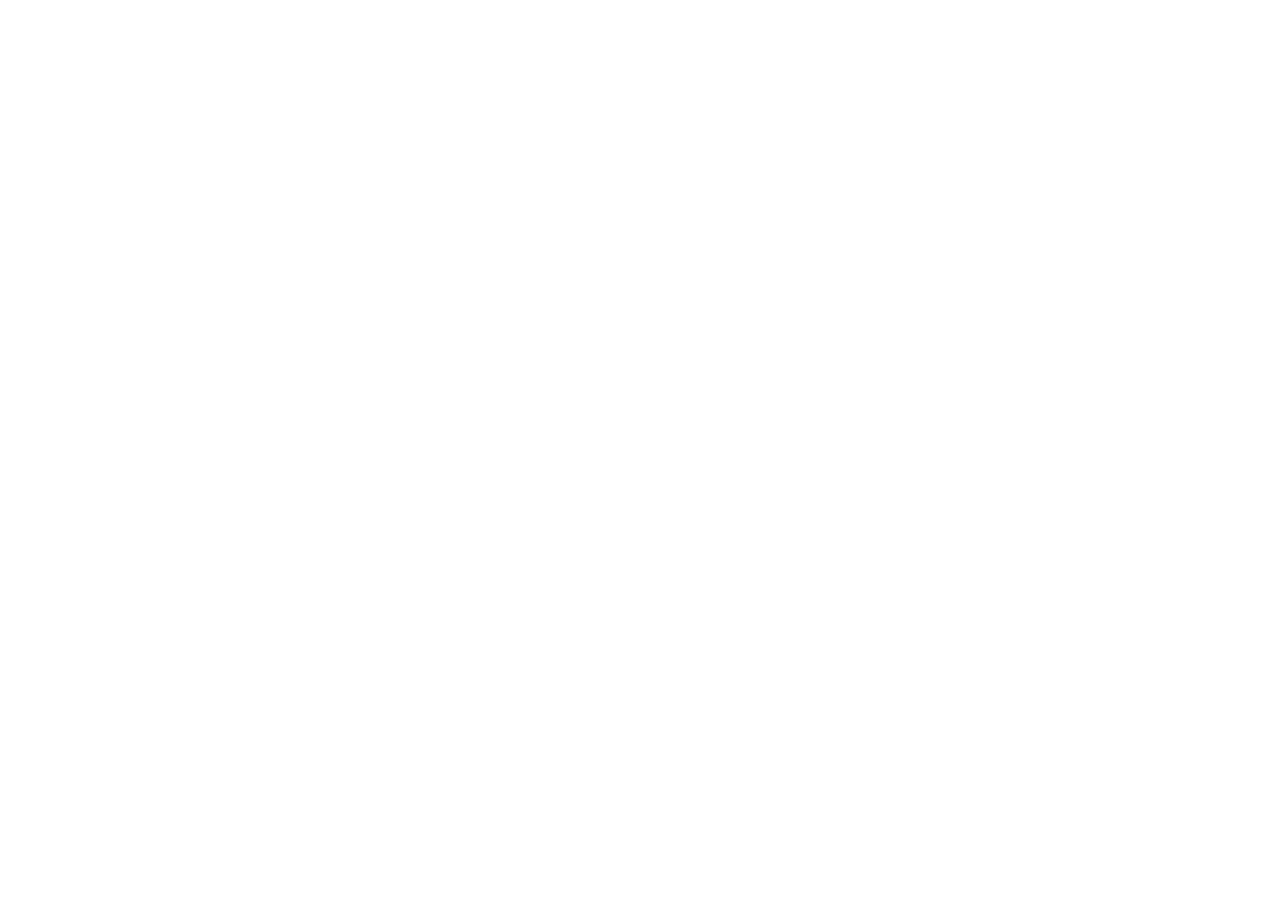
==== index.html @ a87d549e "init: create project TrevelSedona" ====
<!DOCTYPE html>
<html lang="en">
<head>
  <meta charset="UTF-8">
  <meta http-equiv="X-UA-Compatible" content="IE=edge">
  <meta name="viewport" content="width=device-width, initial-scale=1.0">
  <title>Document</title>
</head>
<body>

</body>
</html>
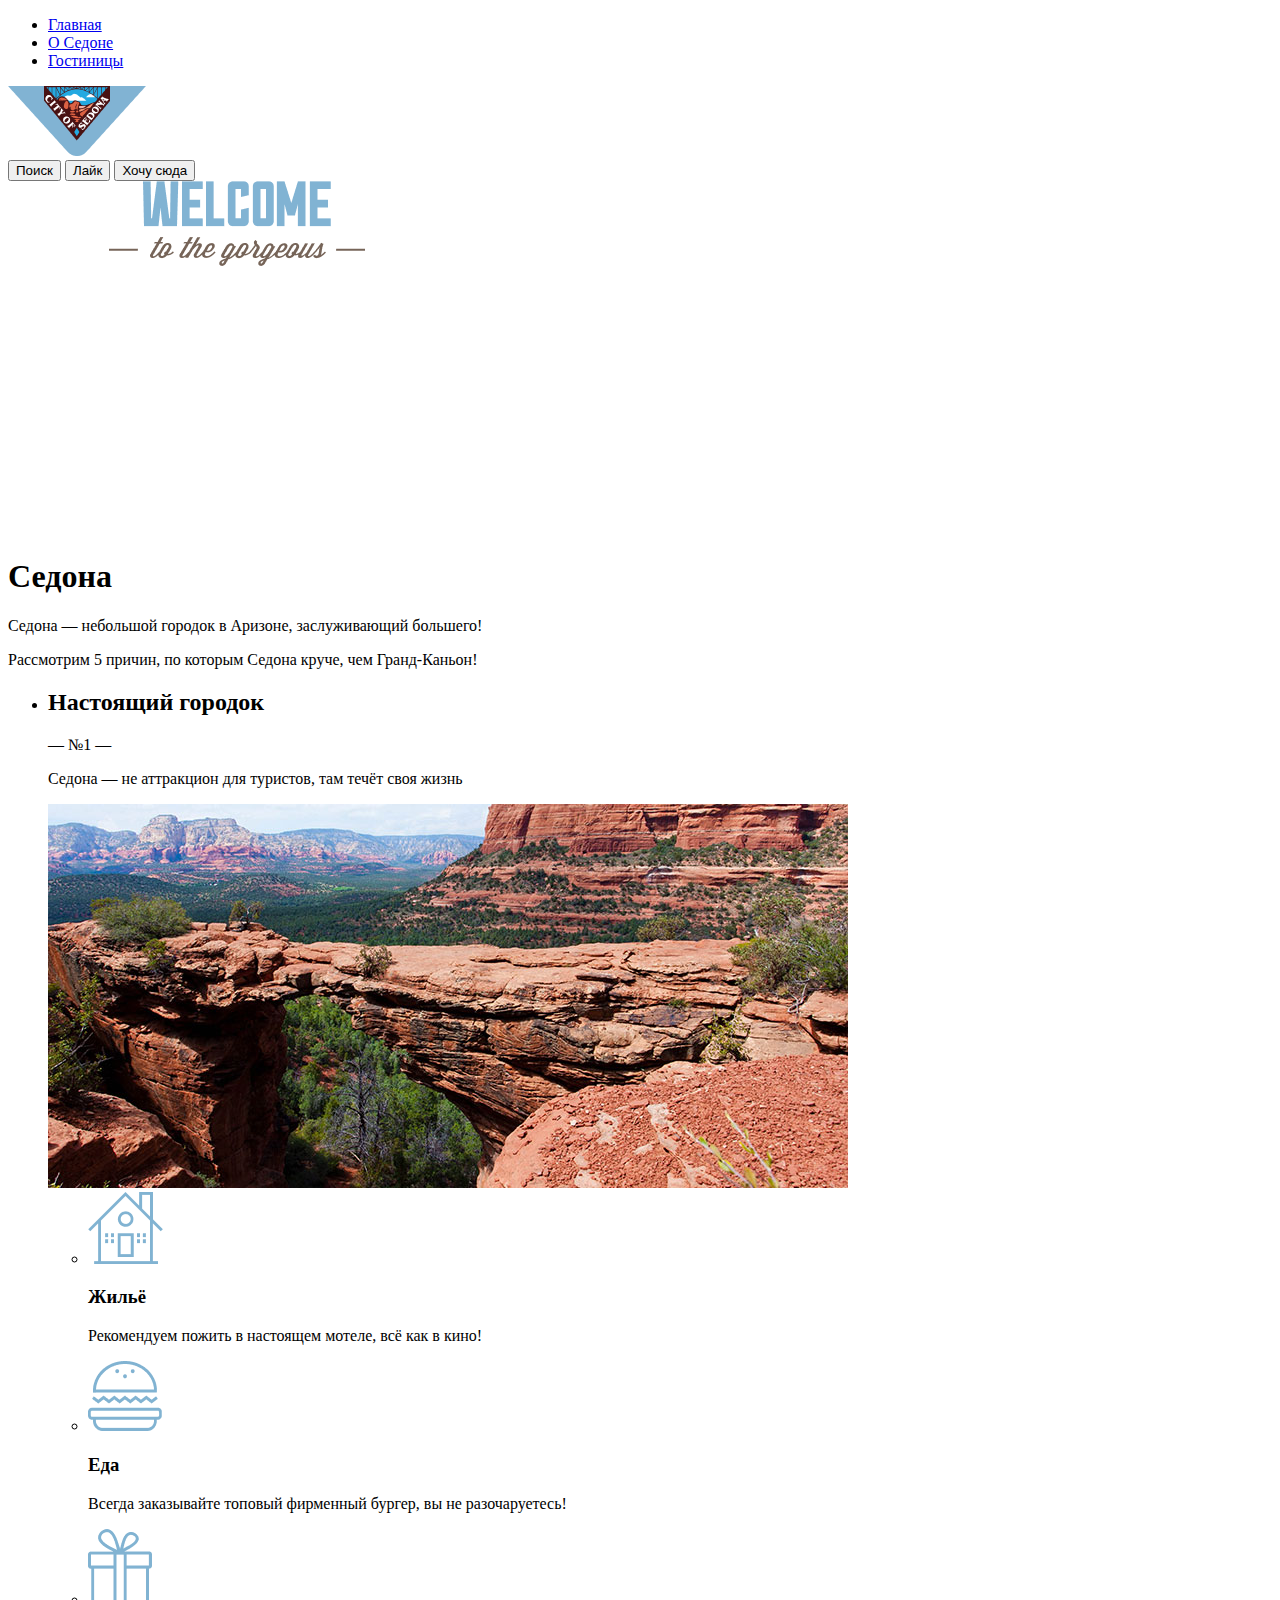
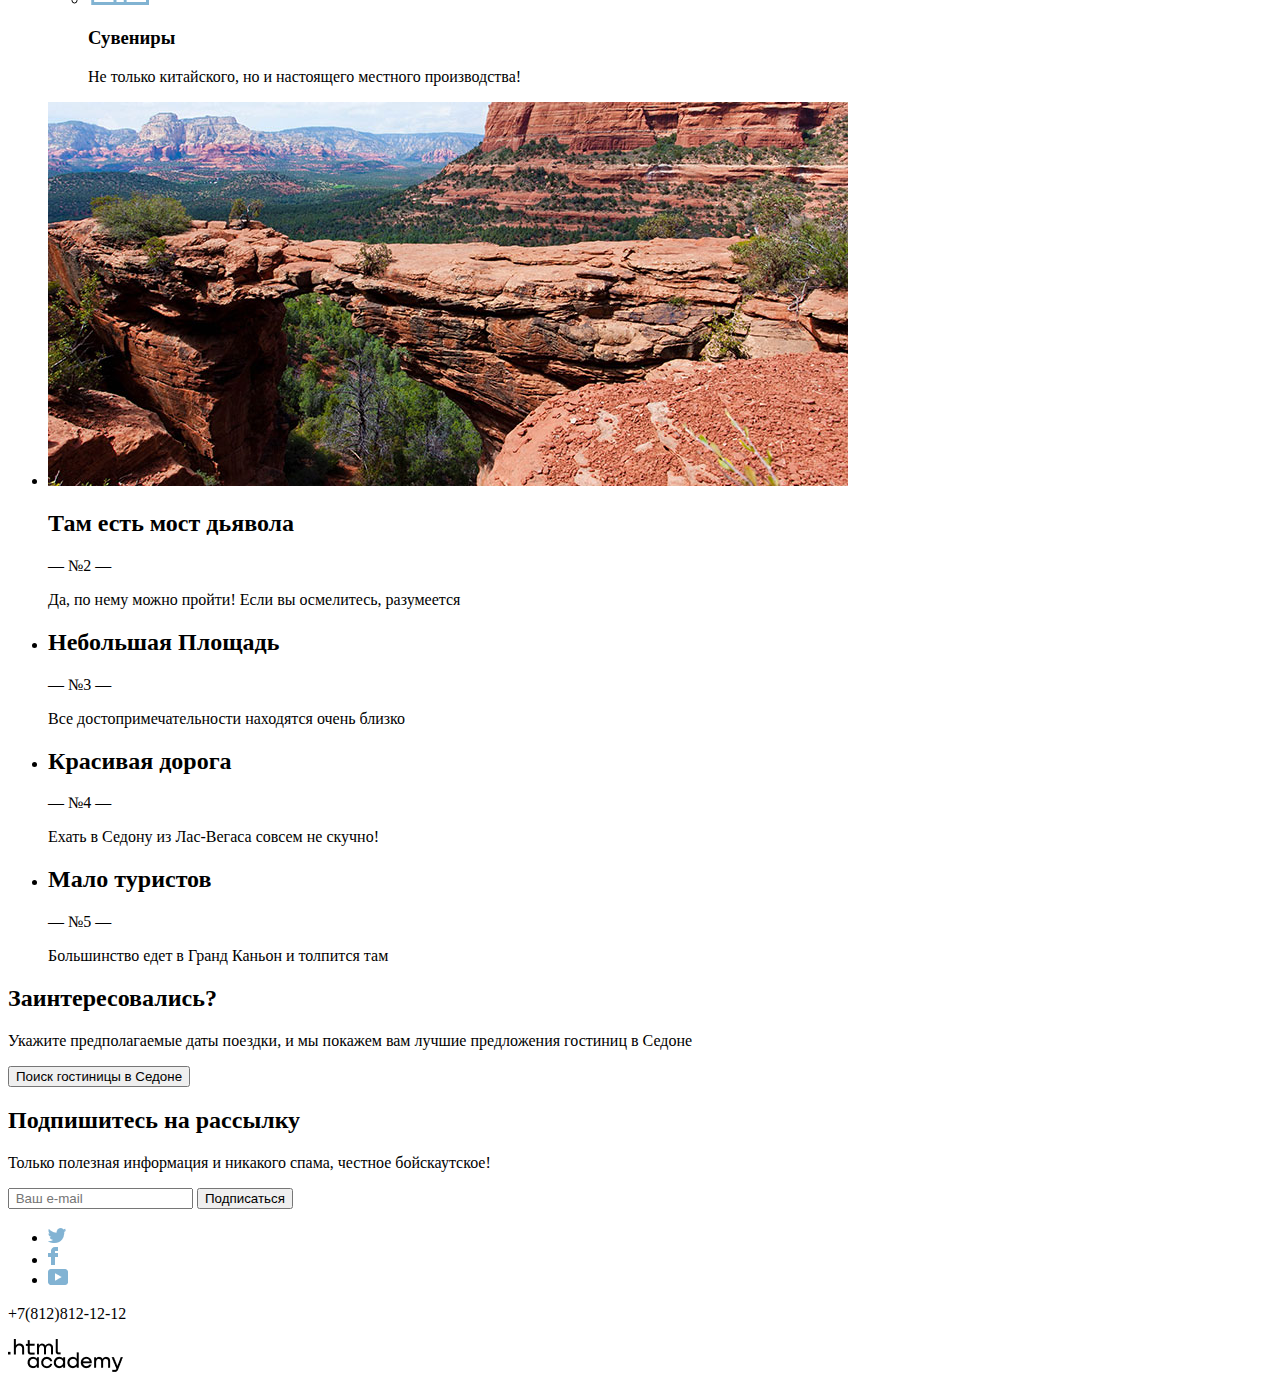
==== commit a56398f6: "complete index" ====
--- a/index.html
+++ b/index.html
@@ -7,6 +7,108 @@
   <title>Document</title>
 </head>
 <body>
-
+<header class="page-header">
+  <nav>
+    <ul class="navigation-list">
+      <li><a href="#">Главная</a></li>
+      <li><a href="#">О Седоне</a></li>
+      <li><a href="#">Гостиницы</a></li>
+    </ul>
+  </nav>
+  <img src="images/sedona.png" alt="логотип">
+  <div>
+    <button>Поиск</button>
+    <button>Лайк</button>
+    <button>Хочу сюда</button>
+  </div>
+</header>
+<main>
+  <div class="WelcomeSedona">
+    <img src="images/welcome.png" alt="Добро пожаловать в Седону" width="458" height="352">
+  </div>
+  <section>
+    <h1 class="visually-hiden">Седона</h1>
+    <p>Седона — небольшой городок в Аризоне,
+      заслуживающий большего!</p>
+      <p>Рассмотрим 5 причин, по которым Седона круче, чем Гранд-Каньон!</p>
+      <ul>
+        <li>
+          <h2>Настоящий городок</h2>
+          <p>— №1 —</p>
+          <p>Седона — не аттракцион для туристов, там течёт
+            своя жизнь</p>
+          <img src="images/photo-2.png" alt="фото Города" width="800" height="384">
+          <ul>
+            <li>
+              <img src="images/icon-1.png" alt="схематический домие" width="75" height="72">
+              <h3>Жильё</h3>
+              <p>Рекомендуем пожить
+                в настоящем мотеле,
+                всё как в кино!</p>
+            </li>
+            <li>
+              <img src="images/Group.png" alt="Схематическая еда" width="74" height="70">
+              <h3>Еда</h3>
+              <p>Всегда заказывайте
+                топовый фирменный бургер, вы не разочаруетесь!</p>
+            </li>
+            <li>
+              <img src="images/Vector.png" alt="Схематический подарок" width="64" height="76">
+              <h3>Сувениры</h3>
+              <p>Не только китайского,
+                но и настоящего местного производства!</p>
+            </li>
+          </ul>
+        </li>
+        <li><img src="images/photo-2.png" alt="Мост дьявола" width="800" height="384">
+        <h2>Там есть мост дьявола</h2>
+        <p>— №2 —</p>
+        <p>Да, по нему можно пройти! Если вы осмелитесь, разумеется</p>
+        </li>
+        <li>
+          <h2>Небольшая Площадь</h2>
+          <p>— №3 —</p>
+          <p>Все достопримечательности
+            находятся очень близко</p>
+        </li>
+        <li>
+          <h2>Красивая дорога</h2>
+          <p>— №4 —</p>
+          <p>Ехать в Седону из Лас-Вегаса совсем не скучно!</p>
+        </li>
+        <li>
+          <h2>Мало туристов</h2>
+          <p>— №5 —</p>
+          <p>Большинство едет в Гранд Каньон и толпится там</p>
+        </li>
+      </ul>
+  </section>
+  <sectiom>
+    <h2>Заинтересовались?</h2>
+    <p>Укажите предполагаемые даты поездки,
+      и мы покажем вам лучшие предложения гостиниц в Седоне
+      </p>
+    <button>Поиск гостиницы в Седоне</button>
+  </sectiom>
+</main>
+<footer>
+  <section>
+    <h2>Подпишитесь на рассылку</h2>
+    <p>Только полезная информация и никакого спама,
+      честное бойскаутское!</p>
+    <input type="e-mail" placeholder=" Ваш e-mail">
+    <button>Подписаться</button>
+  </section>
+  <section>
+    <h3></h3>
+    <ul>
+      <li><a href="#"><img src="images/social-twitter.png" alt="твит" width="18" height="15"></a></li>
+      <li><a href="#"><img src="images/social-facebook.png" alt="фейсбук" width="10" height="18"></a></li>
+      <li><a href="#"><img src="images/Vectoryotub.png" alt="ютуб" width="20" height="16"></a></li>
+    </ul>
+    <p>+7(812)812-12-12</p>
+    <img src="images/logo_htmlacademy.png" alt="лого htmlacademy" width="115" height="34">
+  </section>
+</footer>
 </body>
 </html>
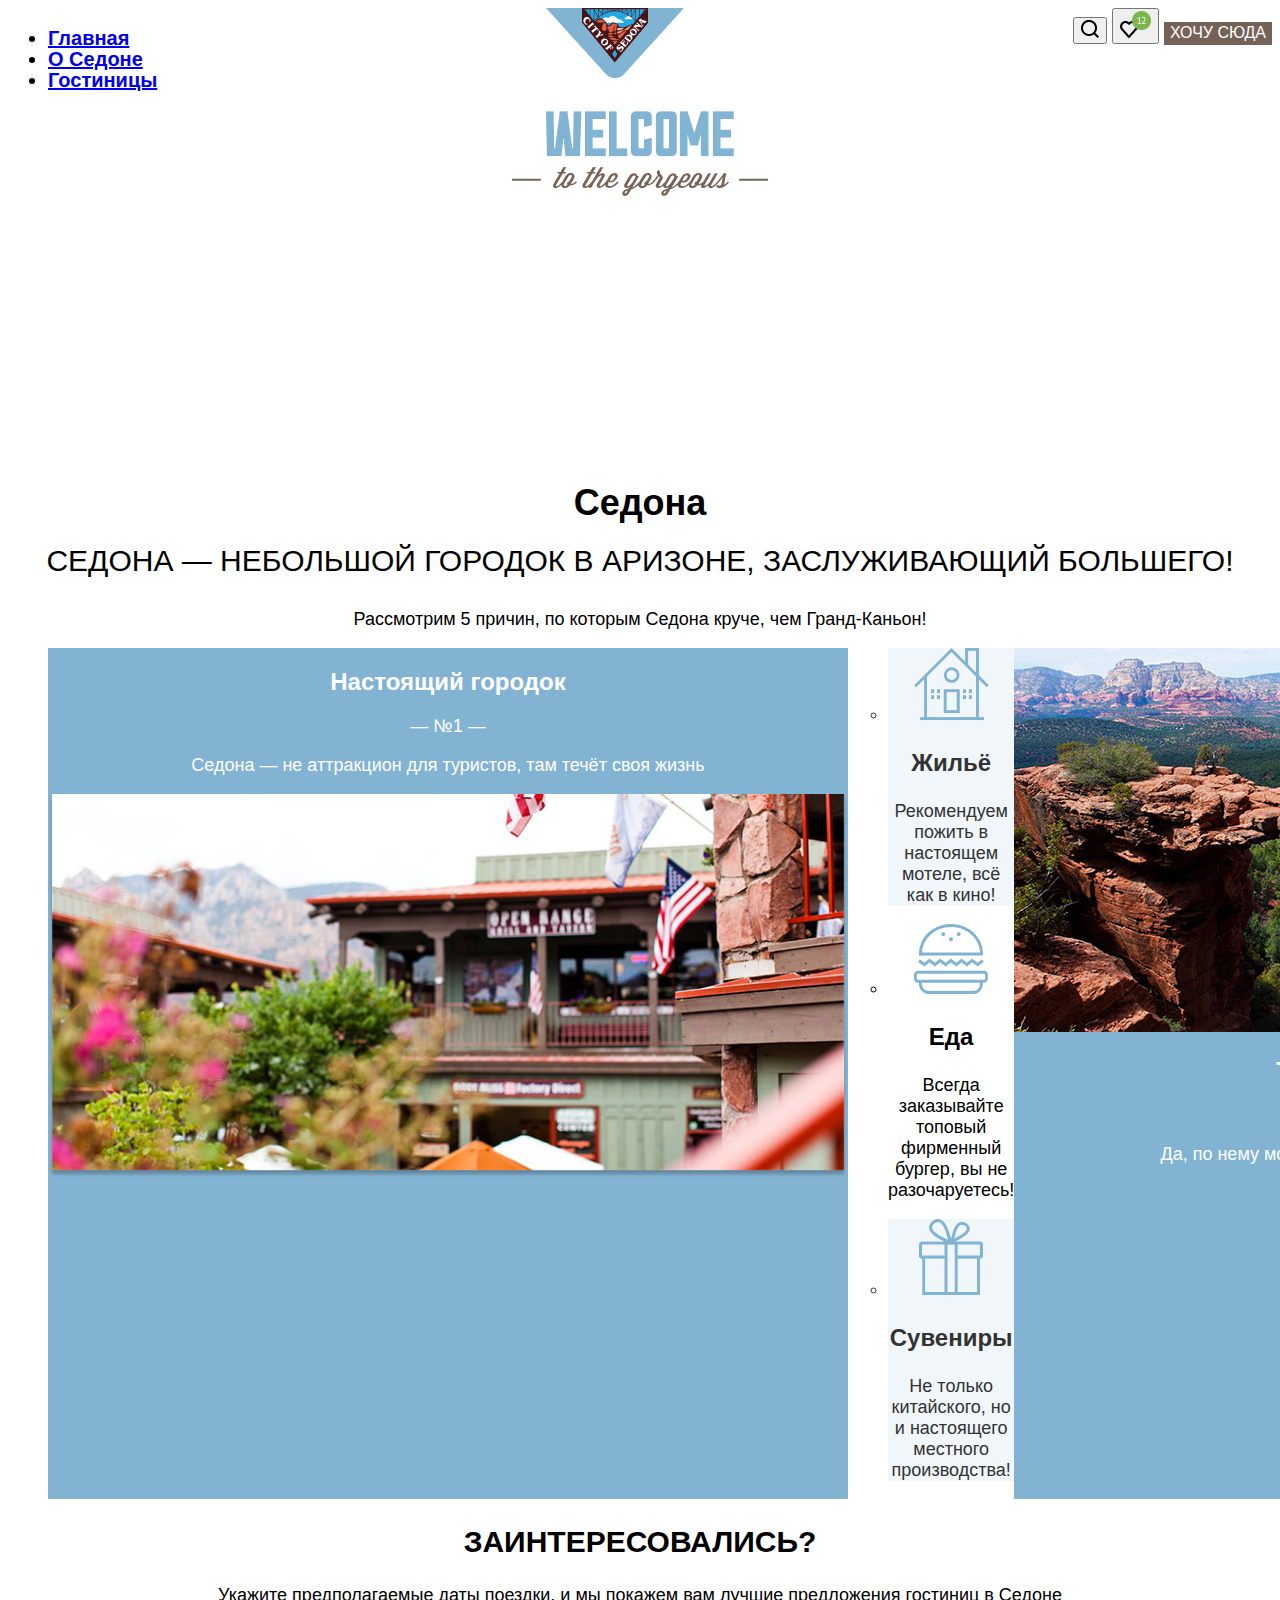
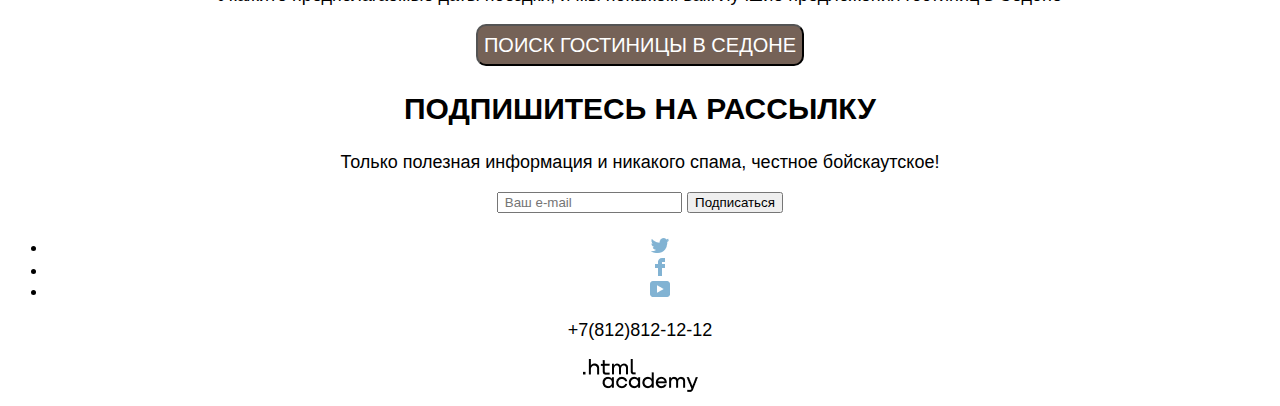
==== commit 946c4a34: "what is it" ====
--- a/index.html
+++ b/index.html
@@ -4,6 +4,7 @@
   <meta charset="UTF-8">
   <meta http-equiv="X-UA-Compatible" content="IE=edge">
   <meta name="viewport" content="width=device-width, initial-scale=1.0">
+  <link rel="stylesheet" href="styles/style.css">
   <title>Document</title>
 </head>
 <body>
@@ -15,31 +16,32 @@
       <li><a href="#">Гостиницы</a></li>
     </ul>
   </nav>
-  <img src="images/sedona.png" alt="логотип">
+  <img src="images/sedona.png" alt="логотип" width="138" height="70">
   <div>
-    <button>Поиск</button>
-    <button>Лайк</button>
-    <button>Хочу сюда</button>
+    <button><img src="images/Poisk.png" alt="поиск" width="18" height="18.1"></button>
+    <button><img src="images/heart.png" alt="лайк" width="31" height="27"></button>
+    <button class="button1">Хочу сюда</button>
   </div>
 </header>
-<main>
-  <div class="WelcomeSedona">
+<main class="main">
+  <div class="main-logo">
     <img src="images/welcome.png" alt="Добро пожаловать в Седону" width="458" height="352">
   </div>
-  <section>
+  <section class="list">
     <h1 class="visually-hiden">Седона</h1>
-    <p>Седона — небольшой городок в Аризоне,
+    <p class="mainText">Седона — небольшой городок в Аризоне,
       заслуживающий большего!</p>
       <p>Рассмотрим 5 причин, по которым Седона круче, чем Гранд-Каньон!</p>
-      <ul>
-        <li>
+      <ul class="info-list">
+        <li class="columncolor1">
           <h2>Настоящий городок</h2>
           <p>— №1 —</p>
           <p>Седона — не аттракцион для туристов, там течёт
             своя жизнь</p>
-          <img src="images/photo-2.png" alt="фото Города" width="800" height="384">
-          <ul>
-            <li>
+          <img src="images/photo-1.png" alt="фото Города" width="800" height="384">
+        </li>
+        <ul>
+            <li class="columncolor2">
               <img src="images/icon-1.png" alt="схематический домие" width="75" height="72">
               <h3>Жильё</h3>
               <p>Рекомендуем пожить
@@ -52,7 +54,7 @@
               <p>Всегда заказывайте
                 топовый фирменный бургер, вы не разочаруетесь!</p>
             </li>
-            <li>
+            <li class="columncolor2">
               <img src="images/Vector.png" alt="Схематический подарок" width="64" height="76">
               <h3>Сувениры</h3>
               <p>Не только китайского,
@@ -60,23 +62,24 @@
             </li>
           </ul>
         </li>
-        <li><img src="images/photo-2.png" alt="Мост дьявола" width="800" height="384">
+        <li class="columncolor1">
+          <img src="images/photo-2.png" alt="Мост дьявола" width="800" height="384">
         <h2>Там есть мост дьявола</h2>
         <p>— №2 —</p>
         <p>Да, по нему можно пройти! Если вы осмелитесь, разумеется</p>
         </li>
-        <li>
+        <li class="columncolor2">
           <h2>Небольшая Площадь</h2>
           <p>— №3 —</p>
           <p>Все достопримечательности
             находятся очень близко</p>
         </li>
-        <li>
+        <li class="columncolor3">
           <h2>Красивая дорога</h2>
           <p>— №4 —</p>
           <p>Ехать в Седону из Лас-Вегаса совсем не скучно!</p>
         </li>
-        <li>
+        <li class="columncolor2">
           <h2>Мало туристов</h2>
           <p>— №5 —</p>
           <p>Большинство едет в Гранд Каньон и толпится там</p>
@@ -84,15 +87,15 @@
       </ul>
   </section>
   <sectiom>
-    <h2>Заинтересовались?</h2>
+    <h2 class="titleh2">Заинтересовались?</h2>
     <p>Укажите предполагаемые даты поездки,
       и мы покажем вам лучшие предложения гостиниц в Седоне
       </p>
-    <button>Поиск гостиницы в Седоне</button>
+    <button class="button2">Поиск гостиницы в Седоне</button>
   </sectiom>
 </main>
-<footer>
-  <section>
+<footer class="main-footer">
+  <section class="e-mail">
     <h2>Подпишитесь на рассылку</h2>
     <p>Только полезная информация и никакого спама,
       честное бойскаутское!</p>
--- a/styles/style.css
+++ b/styles/style.css
@@ -0,0 +1,150 @@
+
+@font-face {
+  font-family: "PT Sans Regular";
+  font-style:normal;
+  font-weight: 400;
+  src: url("fonts/PTSans-Regular.tff")format("ttf");
+  font-display: swap;
+}
+
+@font-face {
+  font-family: "PT Sans italic";
+  font-style:italic;
+  font-weight: 400;
+  src: url("fonts/PTSans-Italic.ttf")format("ttf");
+  font-display: swap;
+}
+
+@font-face {
+  font-family: "PT Sans Bolt";
+  font-style:normal;
+  font-weight: 700;
+  src: url("fonts/PTSans-Bold.tff")format("ttf");
+  font-display: swap;
+}
+
+@font-face {
+  font-family: "PT Sans Bolt italic";
+  font-style:italic;
+  font-weight: 700;
+  src: url("fonts/PTSans-BoldItalic.tff")format("ttf");
+  font-display: swap;
+}
+
+body {
+  font-family: "PT Sans Regular", sans-serif;
+  font-size: 18px;
+  line-height: 21px;
+  color: #000000;
+  background-color: #ffffff;
+}
+.page-header{
+  display: flex;
+justify-content: space-between;
+}
+
+.navigation-list {
+font-family: "PT Sans Bolt", sans-serif;
+line-height: 25,88px;
+font-size: 20px;
+color:#000000;
+background-color:#ffffff;
+font-weight: 700;
+text-decoration: none;
+
+}
+
+.button1 {
+font-size: 16px;
+line-height: 20.7px;
+text-transform: uppercase;
+color:#ffffff;
+background-color:#756257;
+border: 4px;
+}
+
+.main-logo {
+color: #000000;
+background-color: #ffffff;
+background-image: url ("/images/index-background.png");
+background-size: 100% auto;
+background-repeat: no-repeat;
+}
+
+.main{
+  text-align: center;
+}
+
+
+.mainText{
+font-family: "PT Sans Bolt", sans-serif;
+font-size: 30px;
+line-height: 36px;
+text-transform: uppercase;
+text-align: center;
+}
+
+.info-list{
+  font-family: "PT Sans Bolt", sans-serif;
+  font-size: 18px;
+  line-height: 21px;
+  display: flex;
+justify-content: space-between;
+
+}
+.columncolor1{
+  color: #ffffff;
+  background-color:#83B3D3;
+}
+.columncolor2{
+  color:#333333;
+  background-color: #83B3D31F;
+  ;
+}
+.columncolor3{
+  color:#333333;
+  background-color:#83B3D333;
+}
+h2 {
+  font-family: "PT Sans Bolt", sans-serif;
+  font-size: 24px;
+  line-height: 28px;
+}
+
+h3{
+  font-family: "PT Sans Bolt", sans-serif;
+  font-size: 24px;
+  line-height: 28px;
+}
+
+.titleh2{
+  font-family: "PT Sans Bolt", sans-serif;
+  font-size: 30px;
+  line-height: 36px;
+  text-transform: uppercase;
+}
+.button2{
+  font-size: 20px;
+line-height: 36px;
+text-transform: uppercase;
+color:#ffffff;
+background-color:#756257;
+border-radius: 10px;
+}
+
+.main-footer{
+  text-align: center;
+}
+
+.e-mail{
+  color:#ffffff
+  background-color: #000000;
+  background-image: url (/images/background.png);
+}
+
+.e-mail >h2{
+  font-family: "PT Sans Bolt", sans-serif;
+  font-size: 30px;
+  line-height: 36px;
+  text-transform: uppercase;
+}
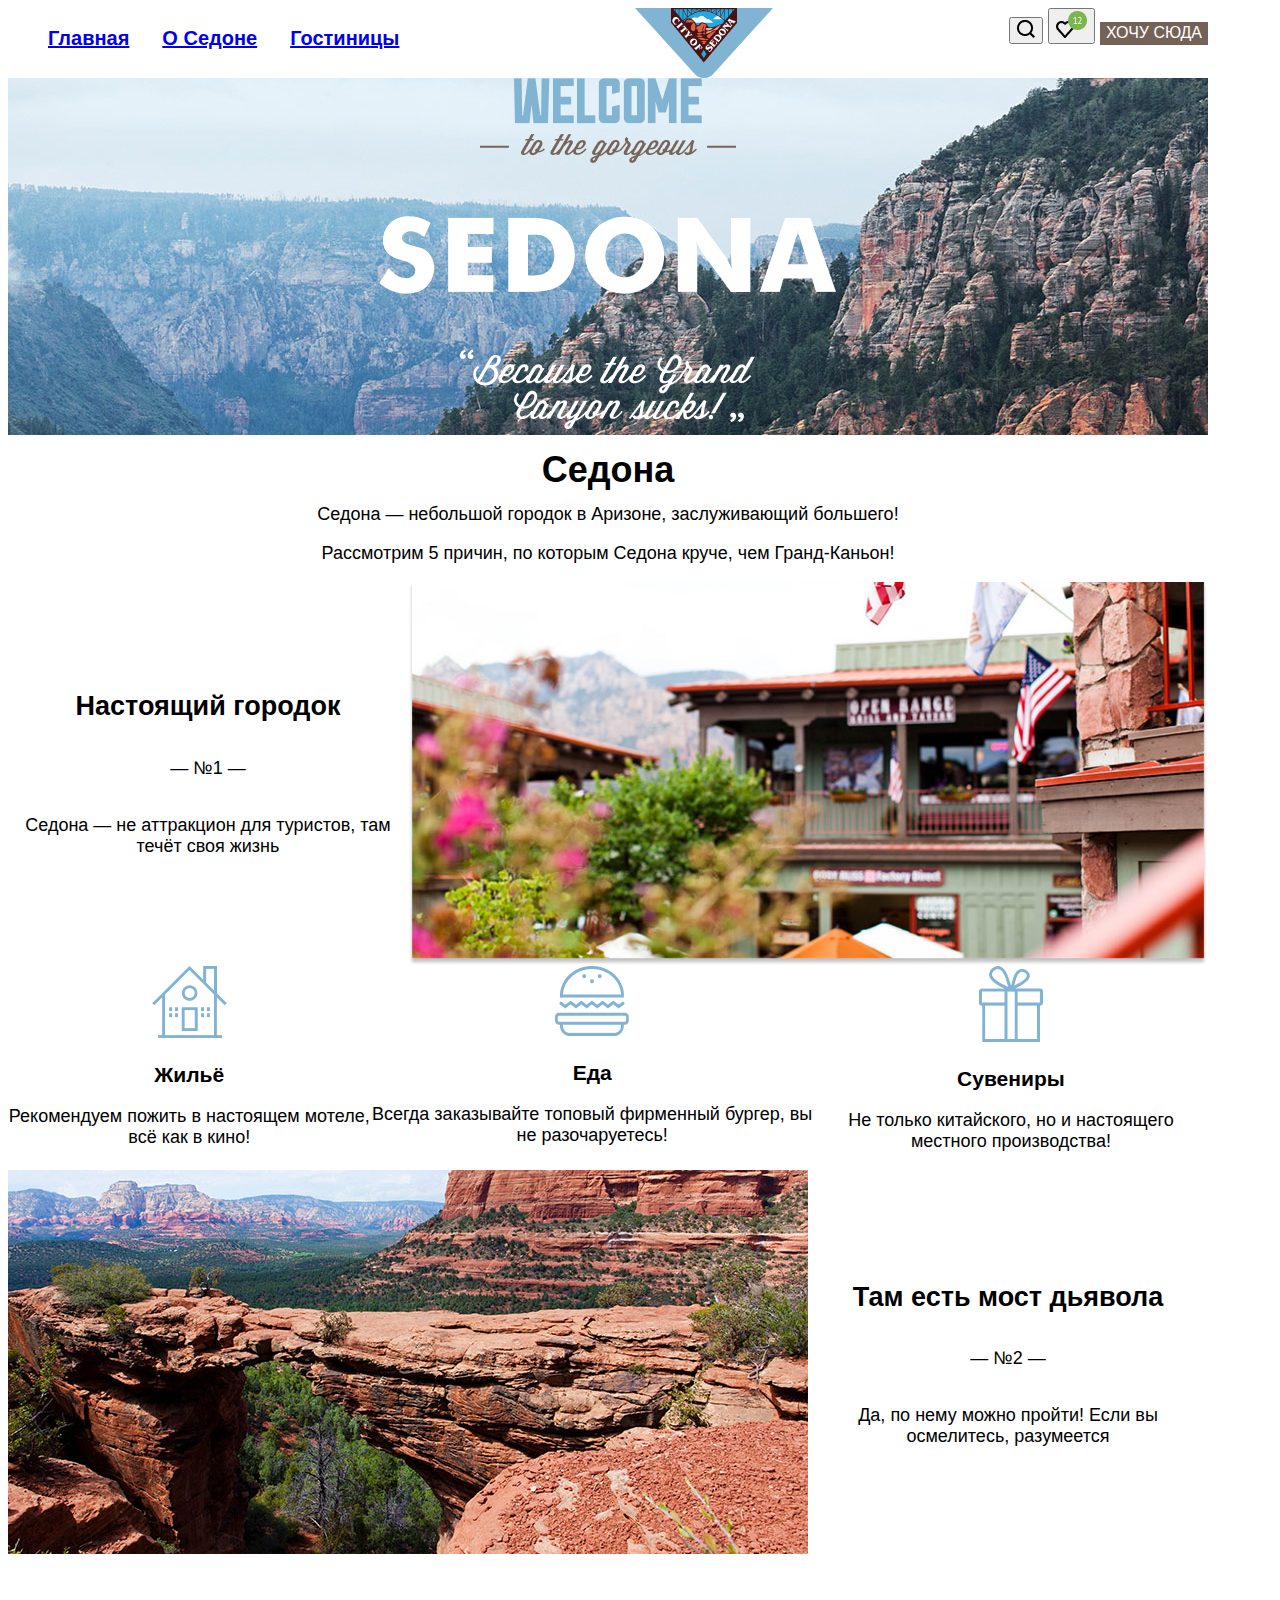
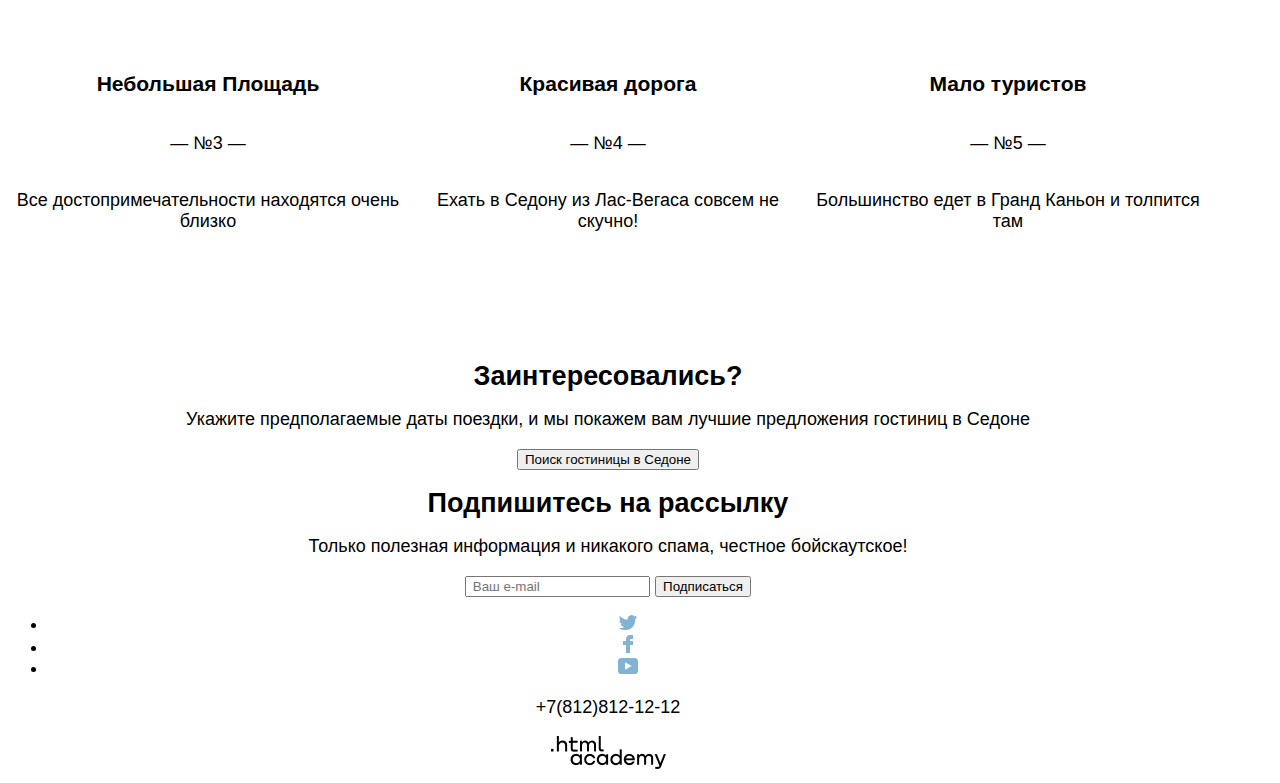
==== commit a9acfb69: "purple" ====
--- a/index.html
+++ b/index.html
@@ -1,5 +1,6 @@
 <!DOCTYPE html>
 <html lang="en">
+
 <head>
   <meta charset="UTF-8">
   <meta http-equiv="X-UA-Compatible" content="IE=edge">
@@ -7,111 +8,122 @@
   <link rel="stylesheet" href="styles/style.css">
   <title>Document</title>
 </head>
+
 <body>
-<header class="page-header">
-  <nav>
-    <ul class="navigation-list">
-      <li><a href="#">Главная</a></li>
-      <li><a href="#">О Седоне</a></li>
-      <li><a href="#">Гостиницы</a></li>
-    </ul>
-  </nav>
-  <img src="images/sedona.png" alt="логотип" width="138" height="70">
-  <div>
-    <button><img src="images/Poisk.png" alt="поиск" width="18" height="18.1"></button>
-    <button><img src="images/heart.png" alt="лайк" width="31" height="27"></button>
-    <button class="button1">Хочу сюда</button>
-  </div>
-</header>
-<main class="main">
-  <div class="main-logo">
-    <img src="images/welcome.png" alt="Добро пожаловать в Седону" width="458" height="352">
-  </div>
-  <section class="list">
-    <h1 class="visually-hiden">Седона</h1>
-    <p class="mainText">Седона — небольшой городок в Аризоне,
-      заслуживающий большего!</p>
+  <header class="page-header">
+    <nav class="navigation">
+      <ul class="navigation-list">
+        <li><a class="navigation-item" href="#">Главная</a></li>
+        <li><a class="navigation-item" href="#">О Седоне</a></li>
+        <li><a class="navigation-item" href="#">Гостиницы</a></li>
+      </ul>
+    </nav>
+    <img src="images/sedona.png" alt="логотип" width="138" height="70">
+    <div>
+      <button><img src="images/Poisk.png" alt="поиск" width="18" height="18.1"></button>
+      <button><img src="images/heart.png" alt="лайк" width="31" height="27"></button>
+      <button class="button1">Хочу сюда</button>
+    </div>
+  </header>
+  <main class="main">
+    <div class="main-logo">
+      <img src="images/welcome.png" alt="Добро пожаловать в Седону" width="458" height="352">
+    </div>
+    <section class="list">
+      <h1 class="visually-hiden">Седона</h1>
+      <p class="mainText">Седона — небольшой городок в Аризоне,
+        заслуживающий большего!</p>
       <p>Рассмотрим 5 причин, по которым Седона круче, чем Гранд-Каньон!</p>
-      <ul class="info-list">
-        <li class="columncolor1">
-          <h2>Настоящий городок</h2>
+      <div class="benefits-list">
+        <div class="benefits-list-items">
+          <h2 class="benefits-list-heading">Настоящий
+            городок</h2>
           <p>— №1 —</p>
           <p>Седона — не аттракцион для туристов, там течёт
             своя жизнь</p>
-          <img src="images/photo-1.png" alt="фото Города" width="800" height="384">
-        </li>
-        <ul>
-            <li class="columncolor2">
-              <img src="images/icon-1.png" alt="схематический домие" width="75" height="72">
-              <h3>Жильё</h3>
-              <p>Рекомендуем пожить
-                в настоящем мотеле,
-                всё как в кино!</p>
-            </li>
-            <li>
-              <img src="images/Group.png" alt="Схематическая еда" width="74" height="70">
-              <h3>Еда</h3>
-              <p>Всегда заказывайте
-                топовый фирменный бургер, вы не разочаруетесь!</p>
-            </li>
-            <li class="columncolor2">
-              <img src="images/Vector.png" alt="Схематический подарок" width="64" height="76">
-              <h3>Сувениры</h3>
-              <p>Не только китайского,
-                но и настоящего местного производства!</p>
-            </li>
-          </ul>
-        </li>
-        <li class="columncolor1">
+        </div>
+        <img class="benefits-images" src="images/photo-1.png" alt="фото Города" width="800" height="384">
+        <div class="list-items">
+          <div>
+            <img src="images/icon-1.png" alt="схематический домие" width="75" height="72">
+            <h3>Жильё</h3>
+            <p>Рекомендуем пожить
+              в настоящем мотеле,
+              всё как в кино!</p>
+          </div>
+          <div>
+            <img src="images/Group.png" alt="Схематическая еда" width="74" height="70">
+            <h3>Еда</h3>
+            <p>Всегда заказывайте
+              топовый фирменный бургер, вы не разочаруетесь!</p>
+          </div>
+          <div>
+            <img src="images/Vector.png" alt="Схематический подарок" width="64" height="76">
+            <h3>Сувениры</h3>
+            <p>Не только китайского,
+              но и настоящего местного производства!</p>
+          </div>
+        </div>
+      </div>
+      <div class="benefits-list">
+        <div class="benefits-list-items">
+          <h2 class="benefits-list-heading">Там есть
+            мост дьявола</h2>
+          <p>— №2 —</p>
+          <p>Да, по нему можно пройти! Если вы осмелитесь, разумеется</p>
+        </div>
+        <div class="benefitst-imagees2">
           <img src="images/photo-2.png" alt="Мост дьявола" width="800" height="384">
-        <h2>Там есть мост дьявола</h2>
-        <p>— №2 —</p>
-        <p>Да, по нему можно пройти! Если вы осмелитесь, разумеется</p>
-        </li>
-        <li class="columncolor2">
-          <h2>Небольшая Площадь</h2>
+        </div>
+        <div class="benefits-items">
+          <h3>Небольшая Площадь</h3>
           <p>— №3 —</p>
           <p>Все достопримечательности
             находятся очень близко</p>
-        </li>
-        <li class="columncolor3">
-          <h2>Красивая дорога</h2>
+        </div>
+        <div class="benefits-items">
+          <h3>Красивая дорога</h3>
           <p>— №4 —</p>
           <p>Ехать в Седону из Лас-Вегаса совсем не скучно!</p>
-        </li>
-        <li class="columncolor2">
-          <h2>Мало туристов</h2>
+        </div>
+        <div class="benefits-items">
+          <h3>Мало туристов</h3>
           <p>— №5 —</p>
           <p>Большинство едет в Гранд Каньон и толпится там</p>
+        </div>
+      </div>
+      </div>
+    </section>
+    <section>
+      <h2>Заинтересовались?</h2>
+      <p>Укажите предполагаемые даты поездки,
+        и мы покажем вам лучшие предложения гостиниц в Седоне
+      </p>
+      <button class="button2">Поиск гостиницы в Седоне</button>
+    </section>
+  </main>
+  <footer class="main-footer">
+    <section class="background-e-mail">
+      <h2>Подпишитесь на рассылку</h2>
+      <p>Только полезная информация и никакого спама,
+        честное бойскаутское!</p>
+      <input type="e-mail" placeholder=" Ваш e-mail">
+      <button>Подписаться</button>
+    </section>
+    <section class="social-kontakt">
+      <h3 class="visually-hidden"> Контактные данные</h3>
+      <ul class="social-list">
+        <li class="social-item"><a href="#"><img src="images/social-twitter.png" alt="твит" width="18" height="15"></a>
+        </li>
+        <li class="social-item"><a href="#"><img src="images/social-facebook.png" alt="фейсбук" width="10"
+              height="18"></a></li>
+        <li class="social-item"><a href="#"><img src="images/Vectoryotub.png" alt="ютуб" width="20" height="16"></a>
         </li>
       </ul>
-  </section>
-  <sectiom>
-    <h2 class="titleh2">Заинтересовались?</h2>
-    <p>Укажите предполагаемые даты поездки,
-      и мы покажем вам лучшие предложения гостиниц в Седоне
-      </p>
-    <button class="button2">Поиск гостиницы в Седоне</button>
-  </sectiom>
-</main>
-<footer class="main-footer">
-  <section class="e-mail">
-    <h2>Подпишитесь на рассылку</h2>
-    <p>Только полезная информация и никакого спама,
-      честное бойскаутское!</p>
-    <input type="e-mail" placeholder=" Ваш e-mail">
-    <button>Подписаться</button>
-  </section>
-  <section>
-    <h3></h3>
-    <ul>
-      <li><a href="#"><img src="images/social-twitter.png" alt="твит" width="18" height="15"></a></li>
-      <li><a href="#"><img src="images/social-facebook.png" alt="фейсбук" width="10" height="18"></a></li>
-      <li><a href="#"><img src="images/Vectoryotub.png" alt="ютуб" width="20" height="16"></a></li>
-    </ul>
-    <p>+7(812)812-12-12</p>
-    <img src="images/logo_htmlacademy.png" alt="лого htmlacademy" width="115" height="34">
-  </section>
-</footer>
+      <p>+7(812)812-12-12</p>
+      <img src="images/logo_htmlacademy.png" alt="лого htmlacademy" width="115" height="34">
+    </section>
+  </footer>
 </body>
+
 </html>
--- a/styles/style.css
+++ b/styles/style.css
@@ -1,34 +1,44 @@
-
 @font-face {
   font-family: "PT Sans Regular";
-  font-style:normal;
+  font-style: normal;
   font-weight: 400;
-  src: url("fonts/PTSans-Regular.tff")format("ttf");
+  src: url("fonts/PTSans-Regular.tff") format("ttf");
   font-display: swap;
 }
 
 @font-face {
   font-family: "PT Sans italic";
-  font-style:italic;
+  font-style: italic;
   font-weight: 400;
-  src: url("fonts/PTSans-Italic.ttf")format("ttf");
+  src: url("fonts/PTSans-Italic.ttf") format("ttf");
   font-display: swap;
 }
 
 @font-face {
   font-family: "PT Sans Bolt";
-  font-style:normal;
+  font-style: normal;
   font-weight: 700;
-  src: url("fonts/PTSans-Bold.tff")format("ttf");
+  src: url("fonts/PTSans-Bold.tff") format("ttf");
   font-display: swap;
 }
 
 @font-face {
   font-family: "PT Sans Bolt italic";
-  font-style:italic;
+  font-style: italic;
   font-weight: 700;
-  src: url("fonts/PTSans-BoldItalic.tff")format("ttf");
+  src: url("fonts/PTSans-BoldItalic.tff") format("ttf");
   font-display: swap;
+}
+
+.visually-hidden {
+  position: absolsute;
+  width: 1px;
+  height: 1px;
+  margin: -1px;
+  padding: 0;
+  border: 0;
+  clip: rect(0 0 0 0);
+  overflow: hidden;
 }
 
 body {
@@ -37,114 +47,127 @@
   line-height: 21px;
   color: #000000;
   background-color: #ffffff;
+  width: 1200px;
+  text-align: center;
 }
-.page-header{
+
+.page-header {
   display: flex;
-justify-content: space-between;
+  justify-content: space-between;
+
 }
 
 .navigation-list {
-font-family: "PT Sans Bolt", sans-serif;
-line-height: 25,88px;
-font-size: 20px;
-color:#000000;
-background-color:#ffffff;
-font-weight: 700;
-text-decoration: none;
+  font-family: "PT Sans Bolt", sans-serif;
+  line-height: 25, 88px;
+  font-size: 20px;
+  color: #000000;
+  background-color: #ffffff;
+  font-weight: 700;
+  text-decoration: none;
+  list-style-type: none;
+  display: flex;
+  gap: 33px;
+}
 
+.navigation-item {
 }
 
 .button1 {
-font-size: 16px;
-line-height: 20.7px;
-text-transform: uppercase;
-color:#ffffff;
-background-color:#756257;
-border: 4px;
+  font-size: 16px;
+  line-height: 20.7px;
+  text-transform: uppercase;
+  color: #ffffff;
+  background-color: #756257;
+  border: 4px;
 }
 
 .main-logo {
-color: #000000;
-background-color: #ffffff;
-background-image: url ("/images/index-background.png");
-background-size: 100% auto;
-background-repeat: no-repeat;
+  color: #000000;
+  background-color: #ffffff;
+  background-image: url(/images/index-background.png);
+  background-size: 100% auto;
+  background-repeat: no-repeat;
 }
 
-.main{
+.benefits-list {
+  display: flex;
+  justify-content: center;
+  flex-wrap: wrap;
+  text-align: center;
+  align-items: center;
+}
+
+.benefits-list-items {
+  display: flex;
+  flex-direction: column;
+  justify-content: center;
+  width: 400px;
+  height: 384px;
+}
+
+.list-items {
+  display: flex;
+}
+
+.benefits-images {
+  width: 1200;
+  height: 400;
+}
+
+.benefits-list .benefitst-imagees2 {
+  order: -1;
+}
+
+.benefits-items {
+  height: 384px;
+  width: 400px;
+  display: flex;
+  flex-direction: column;
+  justify-content: center;
+  text-align: center;
+  align-items: center;
+
+.main {
   text-align: center;
 }
 
-
-.mainText{
-font-family: "PT Sans Bolt", sans-serif;
-font-size: 30px;
-line-height: 36px;
-text-transform: uppercase;
-text-align: center;
-}
-
-.info-list{
-  font-family: "PT Sans Bolt", sans-serif;
-  font-size: 18px;
-  line-height: 21px;
-  display: flex;
-justify-content: space-between;
-
-}
-.columncolor1{
-  color: #ffffff;
-  background-color:#83B3D3;
-}
-.columncolor2{
-  color:#333333;
-  background-color: #83B3D31F;
-  ;
-}
-.columncolor3{
-  color:#333333;
-  background-color:#83B3D333;
-}
-h2 {
-  font-family: "PT Sans Bolt", sans-serif;
-  font-size: 24px;
-  line-height: 28px;
-}
-
-h3{
-  font-family: "PT Sans Bolt", sans-serif;
-  font-size: 24px;
-  line-height: 28px;
-}
-
-.titleh2{
+.mainText {
   font-family: "PT Sans Bolt", sans-serif;
   font-size: 30px;
   line-height: 36px;
   text-transform: uppercase;
-}
-.button2{
-  font-size: 20px;
-line-height: 36px;
-text-transform: uppercase;
-color:#ffffff;
-background-color:#756257;
-border-radius: 10px;
-}
-
-.main-footer{
   text-align: center;
 }
 
-.e-mail{
-  color:#ffffff
-  background-color: #000000;
-  background-image: url (/images/background.png);
+.button2 {
+  font-size: 20px;
+  line-height: 36px;
+  text-transform: uppercase;
+  color: #ffffff;
+  background-color: #756257;
+  border-radius: 10px;
 }
 
-.e-mail >h2{
-  font-family: "PT Sans Bolt", sans-serif;
-  font-size: 30px;
-  line-height: 36px;
-  text-transform: uppercase;
+.main-footer {
+  color:#ffffff;
+  background-color:#000000;
+  display: none;
 }
+
+.main-footer {
+  text-align: center;
+}
+
+.background-e-mail {
+  color: #ffffff;
+  background-color: #000000;
+  background-image: url(/images/background.png);
+  background-size: 100% auto;
+  background-repeat: no-repeat;
+}
+
+
+.social-kontakt{
+display: flex;
+}
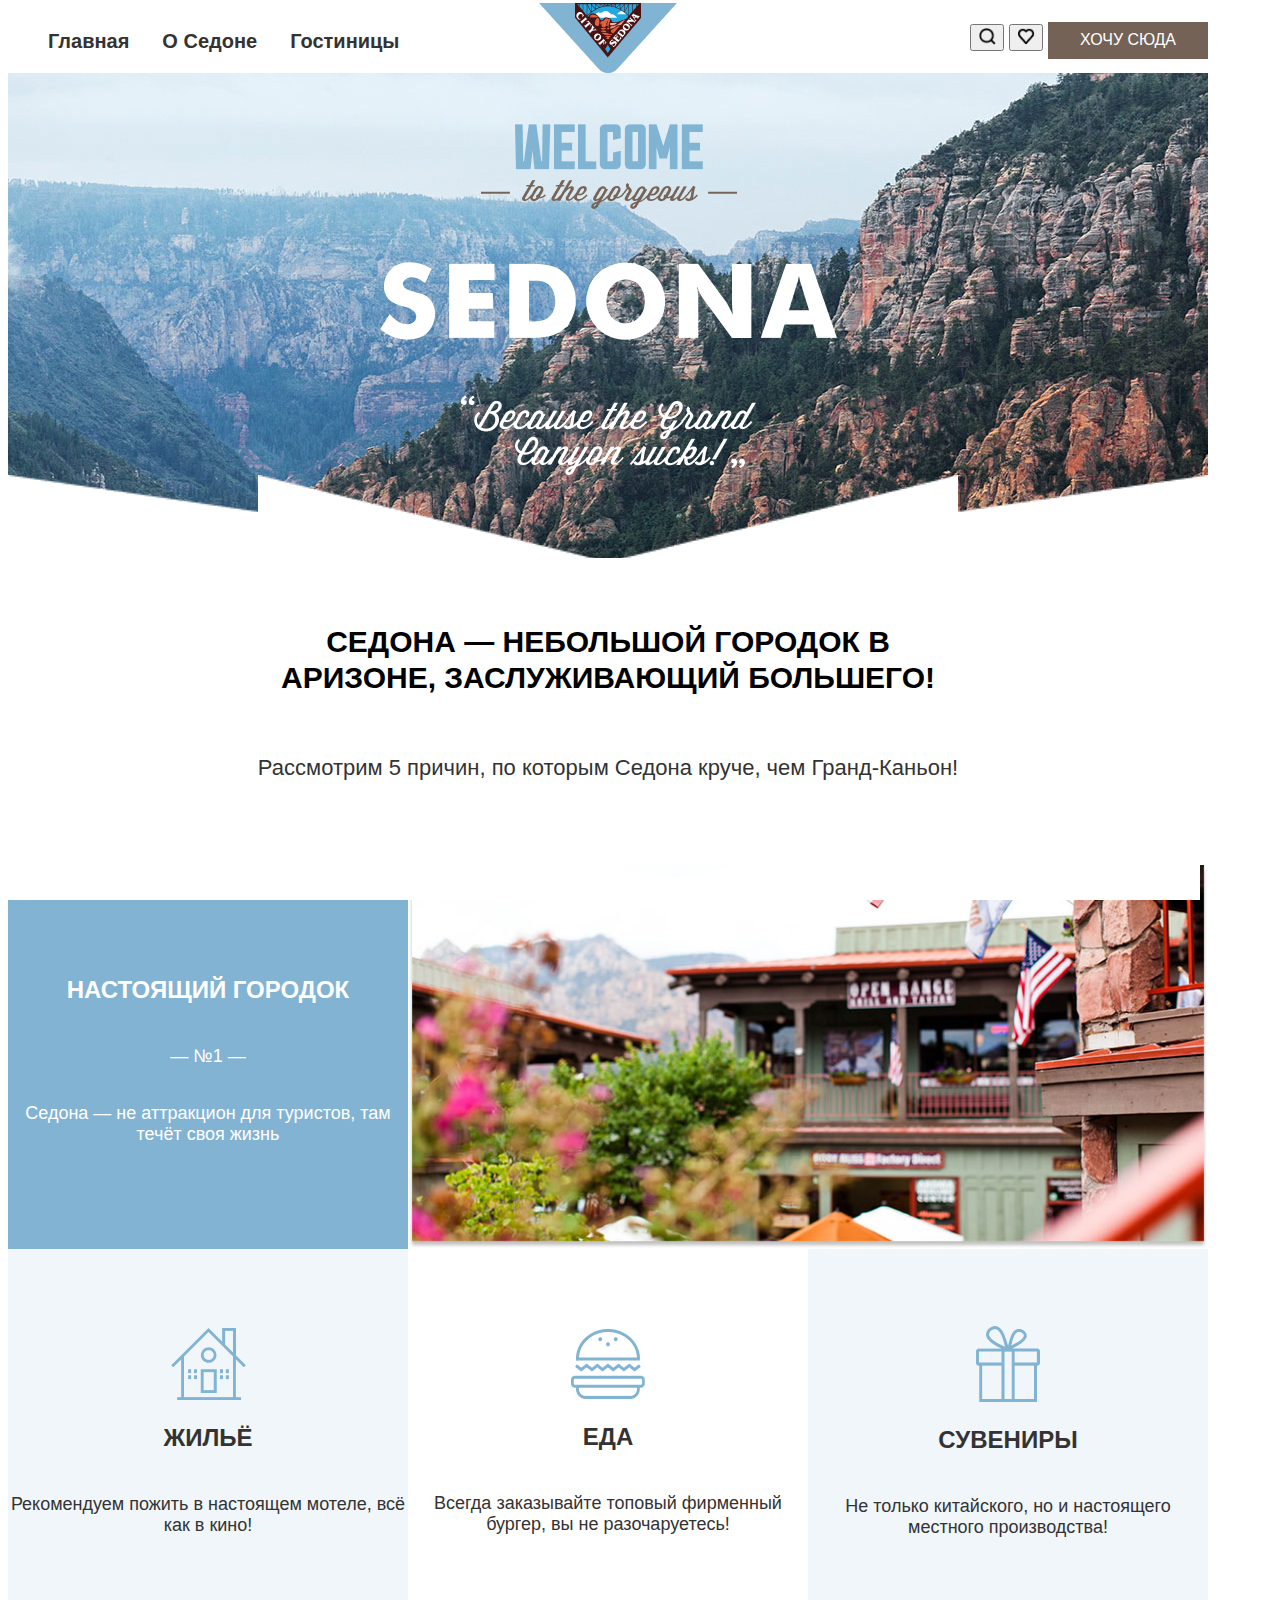
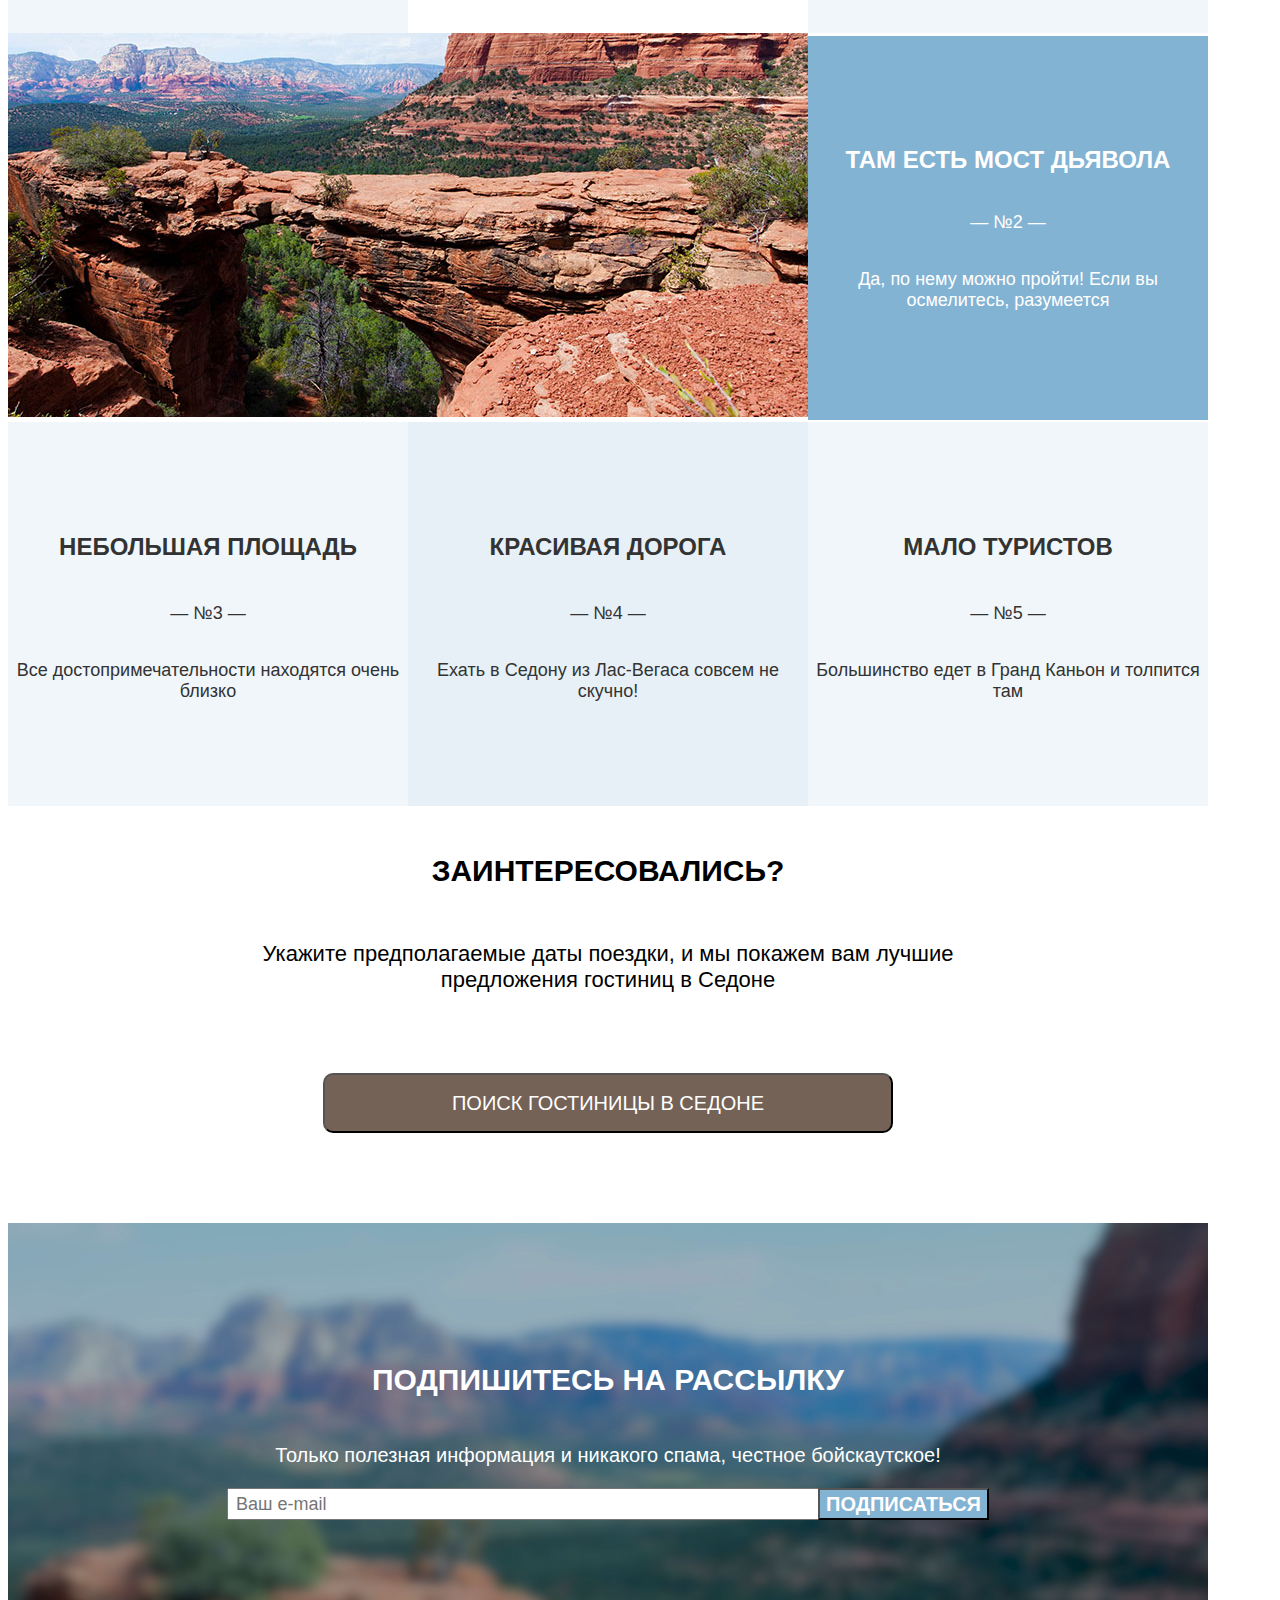
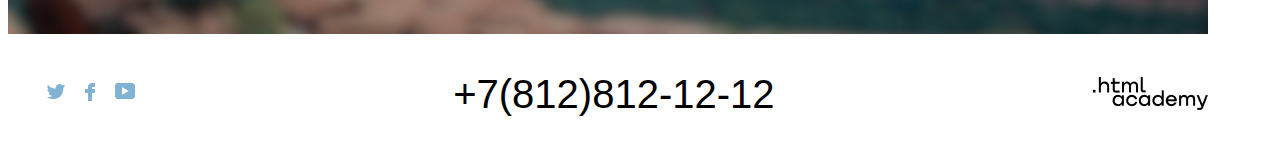
==== commit 4b7d3050: "almout all" ====
--- a/index.html
+++ b/index.html
@@ -18,22 +18,28 @@
         <li><a class="navigation-item" href="#">Гостиницы</a></li>
       </ul>
     </nav>
-    <img src="images/sedona.png" alt="логотип" width="138" height="70">
     <div>
-      <button><img src="images/Poisk.png" alt="поиск" width="18" height="18.1"></button>
-      <button><img src="images/heart.png" alt="лайк" width="31" height="27"></button>
-      <button class="button1">Хочу сюда</button>
+      <img class="header-logo" src="images/sedona.png" alt="логотип" width="138" height="70">
+    </div>
+    <div>
+      <button><img src="images/search.png" alt="поиск" width="18" height="18.1"></button>
+      <button><img src="images/variant=heart.png" alt="лайк" width="18" height="18.1"></button>
+      <button class="button-want">Хочу сюда</button>
     </div>
   </header>
   <main class="main">
     <div class="main-logo">
       <img src="images/welcome.png" alt="Добро пожаловать в Седону" width="458" height="352">
+      <img class="main-logo-kris" src="images/main-logo-kris.png" alt="" width="1200" height="87">
     </div>
+    <img class="main-logo-kris" src="images/main-logo-kris.png" alt="" width="1200" height="87">
     <section class="list">
-      <h1 class="visually-hiden">Седона</h1>
-      <p class="mainText">Седона — небольшой городок в Аризоне,
-        заслуживающий большего!</p>
-      <p>Рассмотрим 5 причин, по которым Седона круче, чем Гранд-Каньон!</p>
+      <div class="first-cards">
+        <h1 class="visually-hidden">Седона</h1>
+        <p class="mainText">Седона — небольшой городок в Аризоне,
+          заслуживающий большего!</p>
+        <p class="causes">Рассмотрим 5 причин, по которым Седона круче, чем Гранд-Каньон!</p>
+      </div>
       <div class="benefits-list">
         <div class="benefits-list-items">
           <h2 class="benefits-list-heading">Настоящий
@@ -44,22 +50,22 @@
         </div>
         <img class="benefits-images" src="images/photo-1.png" alt="фото Города" width="800" height="384">
         <div class="list-items">
-          <div>
+          <div class="list-items-1">
             <img src="images/icon-1.png" alt="схематический домие" width="75" height="72">
-            <h3>Жильё</h3>
+            <h3 class="list-heading">Жильё</h3>
             <p>Рекомендуем пожить
               в настоящем мотеле,
               всё как в кино!</p>
           </div>
-          <div>
+          <div class="list-items-2">
             <img src="images/Group.png" alt="Схематическая еда" width="74" height="70">
-            <h3>Еда</h3>
+            <h3 class="list-heading">Еда</h3>
             <p>Всегда заказывайте
               топовый фирменный бургер, вы не разочаруетесь!</p>
           </div>
-          <div>
+          <div class="list-items-3">
             <img src="images/Vector.png" alt="Схематический подарок" width="64" height="76">
-            <h3>Сувениры</h3>
+            <h3 class="list-heading">Сувениры</h3>
             <p>Не только китайского,
               но и настоящего местного производства!</p>
           </div>
@@ -67,7 +73,7 @@
       </div>
       <div class="benefits-list">
         <div class="benefits-list-items">
-          <h2 class="benefits-list-heading">Там есть
+          <h2 class="list-heading">Там есть
             мост дьявола</h2>
           <p>— №2 —</p>
           <p>Да, по нему можно пройти! Если вы осмелитесь, разумеется</p>
@@ -75,40 +81,43 @@
         <div class="benefitst-imagees2">
           <img src="images/photo-2.png" alt="Мост дьявола" width="800" height="384">
         </div>
-        <div class="benefits-items">
-          <h3>Небольшая Площадь</h3>
+        <div class="benefits-items card-1">
+          <h3 class="list-heading">Небольшая Площадь</h3>
           <p>— №3 —</p>
           <p>Все достопримечательности
             находятся очень близко</p>
         </div>
-        <div class="benefits-items">
-          <h3>Красивая дорога</h3>
+        <div class="benefits-items card-2">
+          <h3 class="list-heading">Красивая дорога</h3>
           <p>— №4 —</p>
           <p>Ехать в Седону из Лас-Вегаса совсем не скучно!</p>
         </div>
-        <div class="benefits-items">
-          <h3>Мало туристов</h3>
+        <div class="benefits-items card-3">
+          <h3 class="list-heading">Мало туристов</h3>
           <p>— №5 —</p>
           <p>Большинство едет в Гранд Каньон и толпится там</p>
         </div>
       </div>
       </div>
     </section>
-    <section>
-      <h2>Заинтересовались?</h2>
-      <p>Укажите предполагаемые даты поездки,
+    <section class="search-hotel">
+      <h2 class="visually-hidden">Поиск</h2>
+      <p class="bolt-text">Заинтересовались?</p>
+      <p class="text">Укажите предполагаемые даты поездки,
         и мы покажем вам лучшие предложения гостиниц в Седоне
       </p>
-      <button class="button2">Поиск гостиницы в Седоне</button>
+      <button class="button-search-hotel">Поиск гостиницы в Седоне</button>
     </section>
   </main>
   <footer class="main-footer">
     <section class="background-e-mail">
-      <h2>Подпишитесь на рассылку</h2>
-      <p>Только полезная информация и никакого спама,
+      <h2 class="footer-heading">Подпишитесь на рассылку</h2>
+      <p class="text-heading">Только полезная информация и никакого спама,
         честное бойскаутское!</p>
-      <input type="e-mail" placeholder=" Ваш e-mail">
-      <button>Подписаться</button>
+      <div class="over">
+        <input class="footer-submit" type="e-mail" placeholder=" Ваш e-mail">
+        <button class="butter-submit">Подписаться</button>
+      </div>
     </section>
     <section class="social-kontakt">
       <h3 class="visually-hidden"> Контактные данные</h3>
@@ -120,7 +129,7 @@
         <li class="social-item"><a href="#"><img src="images/Vectoryotub.png" alt="ютуб" width="20" height="16"></a>
         </li>
       </ul>
-      <p>+7(812)812-12-12</p>
+      <p class="tel-number">+7(812)812-12-12</p>
       <img src="images/logo_htmlacademy.png" alt="лого htmlacademy" width="115" height="34">
     </section>
   </footer>
--- a/styles/style.css
+++ b/styles/style.css
@@ -48,19 +48,21 @@
   color: #000000;
   background-color: #ffffff;
   width: 1200px;
-  text-align: center;
 }
 
 .page-header {
+  width: 1200px;
+  height: 65px;
   display: flex;
   justify-content: space-between;
-
+  align-items: center;
+  position: relative;
 }
 
 .navigation-list {
-  font-family: "PT Sans Bolt", sans-serif;
-  line-height: 25, 88px;
-  font-size: 20px;
+  font-family: "PT Sans Regular", sans-serif;
+  font-size: 20px;
+  line-height: 25.88px;
   color: #000000;
   background-color: #ffffff;
   font-weight: 700;
@@ -69,17 +71,34 @@
   display: flex;
   gap: 33px;
 }
+.header-logo {
+  position: absolute;
+  bottom: 0;
+  left: 531px;
+  right: 531px;
+}
 
 .navigation-item {
-}
-
-.button1 {
+  text-decoration: none;
+  list-style-type: none;
+  font-family: "PT Sans Regular", sans-serif;
+  font-size: 20px;
+  line-height: 26px;
+  font-weight: bold;
+  color: #333333;
+  display: flex;
+  align-items: center;
+}
+
+.button-want {
   font-size: 16px;
   line-height: 20.7px;
   text-transform: uppercase;
   color: #ffffff;
   background-color: #756257;
   border: 4px;
+  width: 160px;
+  height: 37px;
 }
 
 .main-logo {
@@ -88,71 +107,375 @@
   background-image: url(/images/index-background.png);
   background-size: 100% auto;
   background-repeat: no-repeat;
-}
-
-.benefits-list {
-  display: flex;
-  justify-content: center;
-  flex-wrap: wrap;
-  text-align: center;
-  align-items: center;
-}
-
-.benefits-list-items {
-  display: flex;
-  flex-direction: column;
-  justify-content: center;
-  width: 400px;
-  height: 384px;
-}
-
-.list-items {
-  display: flex;
-}
-
-.benefits-images {
-  width: 1200;
-  height: 400;
-}
-
-.benefits-list .benefitst-imagees2 {
-  order: -1;
-}
-
-.benefits-items {
-  height: 384px;
-  width: 400px;
-  display: flex;
-  flex-direction: column;
-  justify-content: center;
-  text-align: center;
-  align-items: center;
-
-.main {
-  text-align: center;
+  padding: 51px 372px 81px 372px;
+  position: relative;
+}
+.main-logo-kris {
+  position: absolute;
+  bottom: 0;
+  left: 0;
+  right: 0;
 }
 
 .mainText {
   font-family: "PT Sans Bolt", sans-serif;
   font-size: 30px;
   line-height: 36px;
-  text-transform: uppercase;
-  text-align: center;
-}
-
-.button2 {
+  font-weight: bold;
+  text-transform: uppercase;
+  width: 720px;
+  height: 80px;
+  text-align: center;
+  margin: 0 auto;
+  padding: 63px 240px 23px 240px;
+}
+
+.causes {
+  font-family: "PT Sans Regular", sans-serif;
+  font-size: 22px;
+  line-height: 36px;
+  text-align: center;
+  color: #333333;
+  padding: 23px 240px 79px 240px;
+  margin: 0px;
+}
+
+.benefits-list {
+  display: flex;
+  justify-content: center;
+  flex-wrap: wrap;
+  text-align: center;
+  align-items: center;
+}
+
+.benefits-list-items {
+  display: flex;
+  flex-direction: column;
+  justify-content: center;
+  width: 400px;
+  height: 384px;
+  color: #ffffff;
+  background-color: #83b3d3;
+}
+.benefits-list-heading {
+  font-family: "PT Sans Regular", sans-serif;
+  font-size: 24px;
+  line-height: 38px;
+  font-weight: bold;
+  text-align: center;
+  text-transform: uppercase;
+}
+
+.list-items-1 {
+  width: 400px;
+  height: 384px;
+  color: #333333;
+  background-color: rgba(131, 179, 211, 0.12);
+  text-align: center;
+  display: flex;
+  flex-direction: column;
+  justify-content: center;
+  align-items: center;
+}
+
+.list-items-2 {
+  width: 400px;
+  height: 384px;
+  color: #333333;
+  background-color: #ffffff;
+  display: flex;
+  flex-direction: column;
+  justify-content: center;
+  align-items: center;
+}
+
+.list-items-3 {
+  width: 400px;
+  height: 384px;
+  color: #333333;
+  background-color: rgba(131, 179, 211, 0.12);
+  display: flex;
+  flex-direction: column;
+  justify-content: center;
+  align-items: center;
+}
+
+.list-heading {
+  font-family: "PT Sans Regular", sans-serif;
+  font-size: 24px;
+  line-height: 28px;
+  text-align: center;
+  text-transform: uppercase;
+}
+
+.list-items {
+  display: flex;
+}
+
+.benefits-images {
+  width: 1200;
+  height: 400;
+}
+
+.benefits-list .benefitst-imagees2 {
+  order: -1;
+}
+
+.benefits-items {
+  height: 384px;
+  width: 400px;
+  display: flex;
+  flex-direction: column;
+  justify-content: center;
+  text-align: center;
+  align-items: center;
+}
+
+.benefits-items.card-1 {
+  color: #333333;
+  background-color: rgba(131, 179, 211, 0.12);
+}
+
+.benefits-items.card-2 {
+  color: #333333;
+  background-color: rgba(131, 179, 211, 0.2);
+}
+.benefits-items.card-3 {
+  color: #333333;
+  background-color: rgba(131, 179, 211, 0.12);
+}
+
+.search-hotel {
+  width: 1200px;
+  height: 417px;
+  text-align: center;
+  display: flex;
+  flex-direction: column;
+  justify-content: center;
+  align-items: center;
+}
+
+.bolt-text {
+  font-family: "PT Sans Regular", sans-serif;
+  font-size: 30px;
+  line-height: 36px;
+  text-align: center;
+  text-transform: uppercase;
+  font-weight: 700;
+  margin-top: 91px 15px;
+}
+.text {
+  font-family: "PT Sans Regular", sans-serif;
+  font-size: 22px;
+  line-height: 26px;
+  text-align: center;
+  font-weight: 400;
+  width: 720px;
+  height: 37px;
+  padding: 91 240 15 240;
+}
+
+.button-search-hotel {
   font-size: 20px;
   line-height: 36px;
   text-transform: uppercase;
   color: #ffffff;
   background-color: #756257;
   border-radius: 10px;
-}
-
-.main-footer {
-  color:#ffffff;
-  background-color:#000000;
-  display: none;
+  width: 570px;
+  height: 60px;
+  text-align: center;
+  margin: 73px;
+}
+
+.conteiner {
+  max-width: 1057px;
+  padding: 0px 15px;
+  margin: 0px auto;
+}
+.search {
+  color: #ffffff;
+  background-color: #000000;
+  background-image: url(/images/catalog-background\ 1.png);
+  background-size: 100% auto;
+  background-repeat: no-repeat;
+  width: 1200px;
+  height: 418px;
+}
+
+.title-search {
+  font-family: "PT Sans Regular", sans-serif;
+  font-size: 60px;
+  line-height: 77.6px;
+  font-weight: 700;
+  color: #ffffff;
+}
+.link-html {
+  color: #ffffff;
+  text-decoration: none;
+  list-style-type: none;
+}
+
+.search-settings {
+  display: flex;
+}
+.search-setting-list {
+  text-decoration: none;
+  list-style-type: none;
+}
+
+.min-max-price {
+  display: flex;
+  flex-wrap: wrap;
+}
+.kind-result {
+  width: 1057px;
+  height: 48px;
+  display: flex;
+}
+
+.text-search {
+  font-family: "PT Sans Regular", sans-serif;
+  font-size: 30px;
+  line-height: 38px;
+  font-weight: bold;
+  text-transform: uppercase;
+}
+
+.product-card {
+  display: flex;
+  justify-content: space-between;
+  width: 1056px;
+  height: 123px;
+  margin: 60px 60px 60px 72px;
+}
+
+.pr {
+  display: flex;
+}
+
+.product-card-images {
+  margin: 31px 36px 31px 72px;
+}
+.product-card-title {
+  font-family: "PT Sans Regular", sans-serif;
+  font-size: 24px;
+  line-height: 31px;
+  font-weight: bold;
+}
+.product-card-text {
+  font-family: "PT Sans Regular", sans-serif;
+  font-size: 18px;
+  line-height: 23px;
+  color: #333333;
+}
+
+.rating {
+  font-family: "PT Sans Regular", sans-serif;
+  font-size: 16px;
+  line-height: 21px;
+  text-transform: uppercase;
+  color: #333333;
+  width: 160px;
+  height: 37px;
+  font-weight: 400;
+  background-color: rgba(242, 242, 242, 1);
+  text-align: center;
+  border-radius: 4px;
+  display: flex;
+  justify-content: center;
+  align-items: center;
+}
+.button-more-detalis {
+  color: #ffffff;
+  background-color: rgba(117, 98, 87, 1);
+  font-family: "PT Sans Regular", sans-serif;
+  font-size: 16px;
+  line-height: 21px;
+  font-weight: bold;
+  text-transform: uppercase;
+  width: 151px;
+  height: 37px;
+  border-radius: 4px;
+}
+
+.button-favorites {
+  color: #ffffff;
+  background-color: rgba(131, 179, 211, 1);
+  font-family: "PT Sans Regular", sans-serif;
+  font-size: 16px;
+  line-height: 21px;
+  font-weight: bold;
+  text-transform: uppercase;
+  width: 151px;
+  height: 37px;
+  border-radius: 4px;
+}
+
+.button-favorites-selected {
+  color: #ffffff;
+  background-color: rgba(125, 181, 79, 1);
+  font-family: "PT Sans Regular", sans-serif;
+  font-size: 16px;
+  line-height: 21px;
+  font-weight: bold;
+  text-transform: uppercase;
+  width: 151px;
+  height: 37px;
+  border-radius: 4px;
+}
+
+.button-load-more {
+  font-family: "PT Sans Bolt", sans-serif;
+  line-height: 25, 88px;
+  font-size: 20px;
+  font-weight: 700;
+  text-transform: uppercase;
+  text-align: center;
+  color: #ffffff;
+  background-color: #68a2ca;
+  display: flex;
+  justify-content: center;
+  align-items: center;
+  width: 625px;
+  height: 55px;
+  margin: 0 auto;
+  border-radius: 4px;
+}
+
+.pagination-section {
+  display: flex;
+  justify-content: space-between;
+}
+
+.pagination {
+  display: flex;
+  text-decoration: none;
+  list-style-type: none;
+}
+
+.pagination-item {
+  text-align: center;
+  color: #ffffff;
+  background-color: #68a2ca;
+  width: 55px;
+  height: 55px;
+  display: flex;
+  justify-content: center;
+  align-items: center;
+  border-radius: 4px;
+  margin-left: 7px;
+  margin-right: 7px;
+}
+.pagination-link {
+  text-decoration: none;
+  list-style-type: none;
+  font-family: "PT Sans Regular", sans-serif;
+  font-size: 20px;
+  line-height: 26px;
+  text-align: center;
+  font-weight: bold;
+  color: #ffffff;
 }
 
 .main-footer {
@@ -165,9 +488,88 @@
   background-image: url(/images/background.png);
   background-size: 100% auto;
   background-repeat: no-repeat;
-}
-
-
-.social-kontakt{
-display: flex;
-}
+  width: 1200px;
+  height: 411px;
+  display: flex;
+  flex-direction: column;
+  text-align: center;
+  justify-content: center;
+}
+.background-e-mail.catalog {
+  color: #333333;
+  background-color: #ffffff;
+  background-image: none;
+  width: 1200px;
+  height: 411px;
+  display: flex;
+  flex-direction: column;
+  text-align: center;
+  justify-content: center;
+}
+
+.footer-heading {
+  font-family: "PT Sans Regular", sans-serif;
+  font-size: 30px;
+  line-height: 36px;
+  text-align: center;
+  font-weight: 700;
+  text-transform: uppercase;
+}
+
+.text-heading {
+  font-family: "PT Sans Regular", sans-serif;
+  font-size: 20px;
+  line-height: 26px;
+  text-align: center;
+  font-weight: 400;
+}
+.over {
+  display: flex;
+  align-items: center;
+  justify-content: center;
+}
+
+.footer-submit {
+  font-family: "PT Sans Regular", sans-serif;
+  font-size: 18px;
+  line-height: 26px;
+  text-align: start;
+  font-weight: 400;
+  margin-right: -17px;
+  width: 600px;
+  height: 60;
+}
+
+.butter-submit {
+  font-family: "PT Sans Regular", sans-serif;
+  font-size: 20px;
+  line-height: 26px;
+  text-align: center;
+  font-weight: bold;
+  text-transform: uppercase;
+  color: #ffffff;
+  background-color: #83b3d3;
+  margin-left: 0px;
+}
+.social-kontakt {
+  width: 1200px;
+  height: 120px;
+  display: flex;
+  justify-content: space-between;
+  align-items: center;
+}
+
+.social-list {
+  display: flex;
+  list-style-type: none;
+  gap: 20px;
+}
+
+.tel-number {
+  font-family: "PT Sans Regular", sans-serif;
+  font-size: 40px;
+  line-height: 40px;
+  width: 720px;
+  height: 50px;
+  padding: 40px 240px 30px 240px;
+}
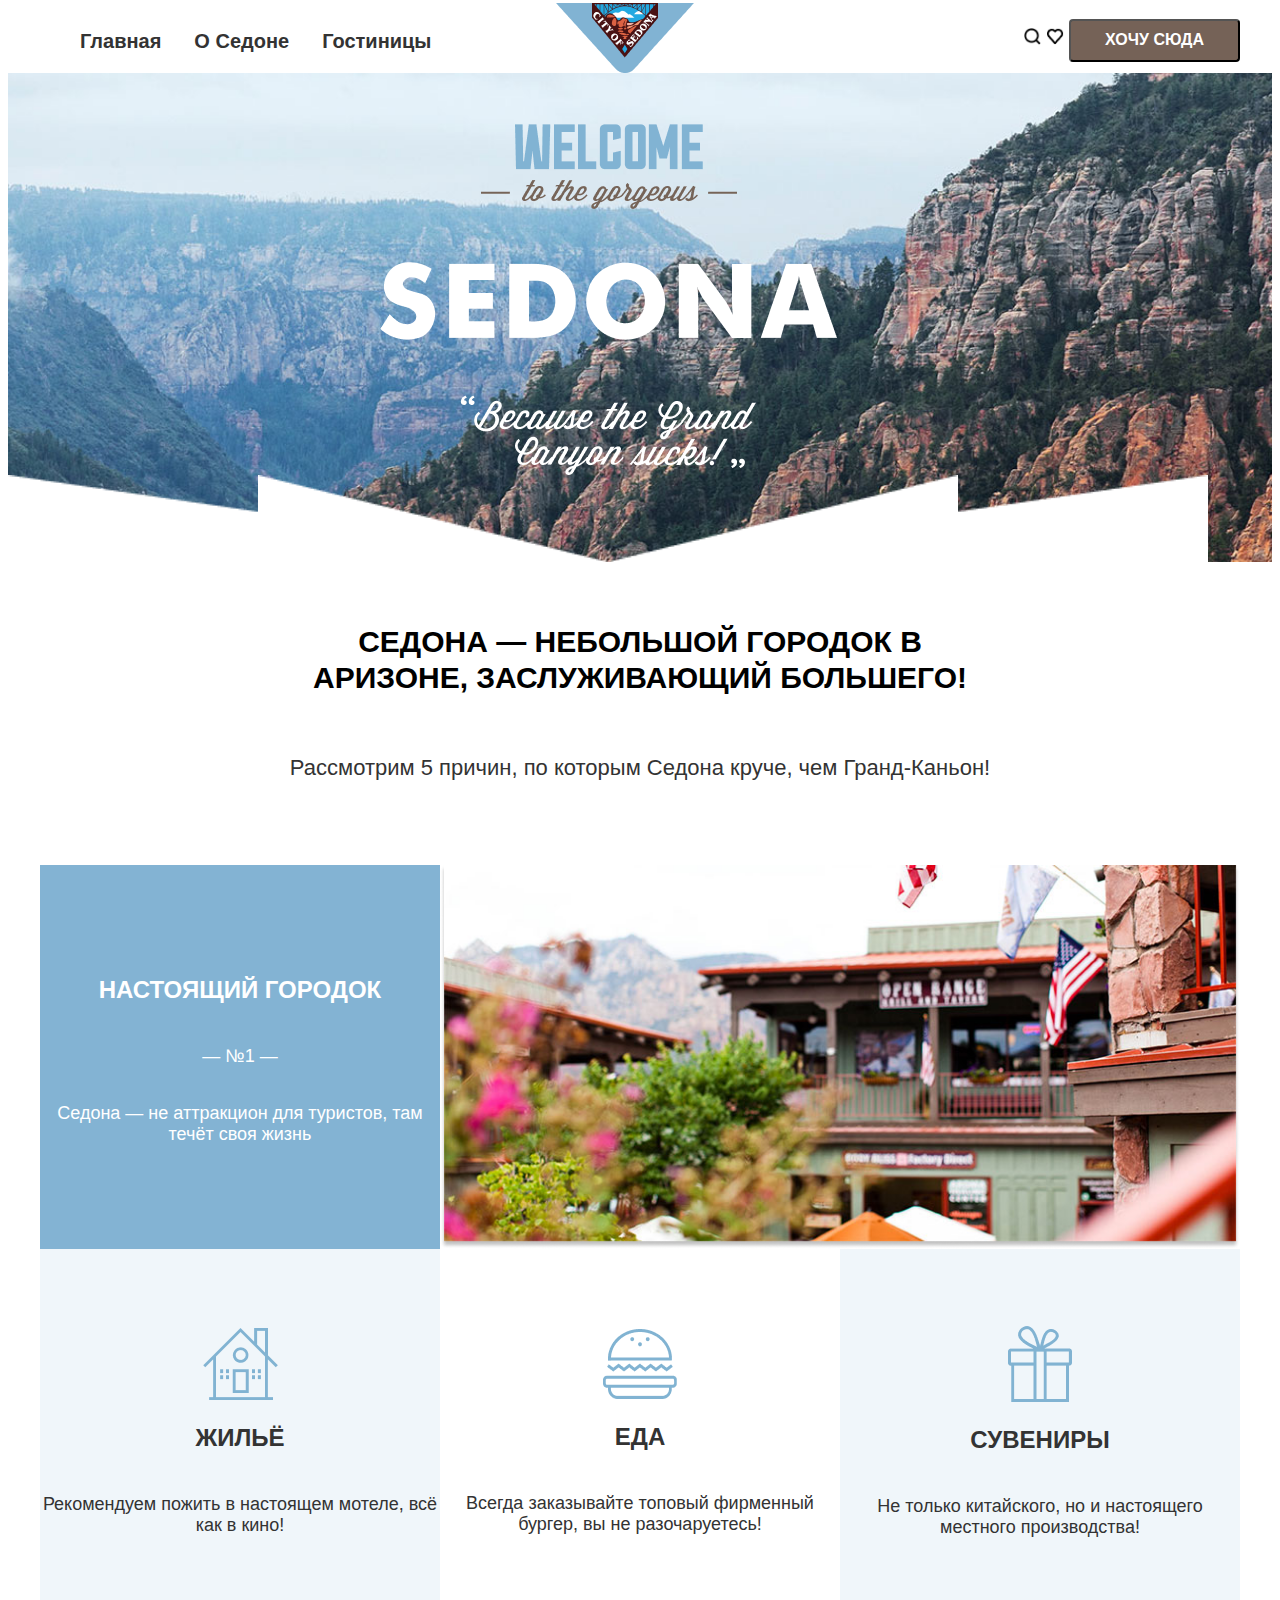
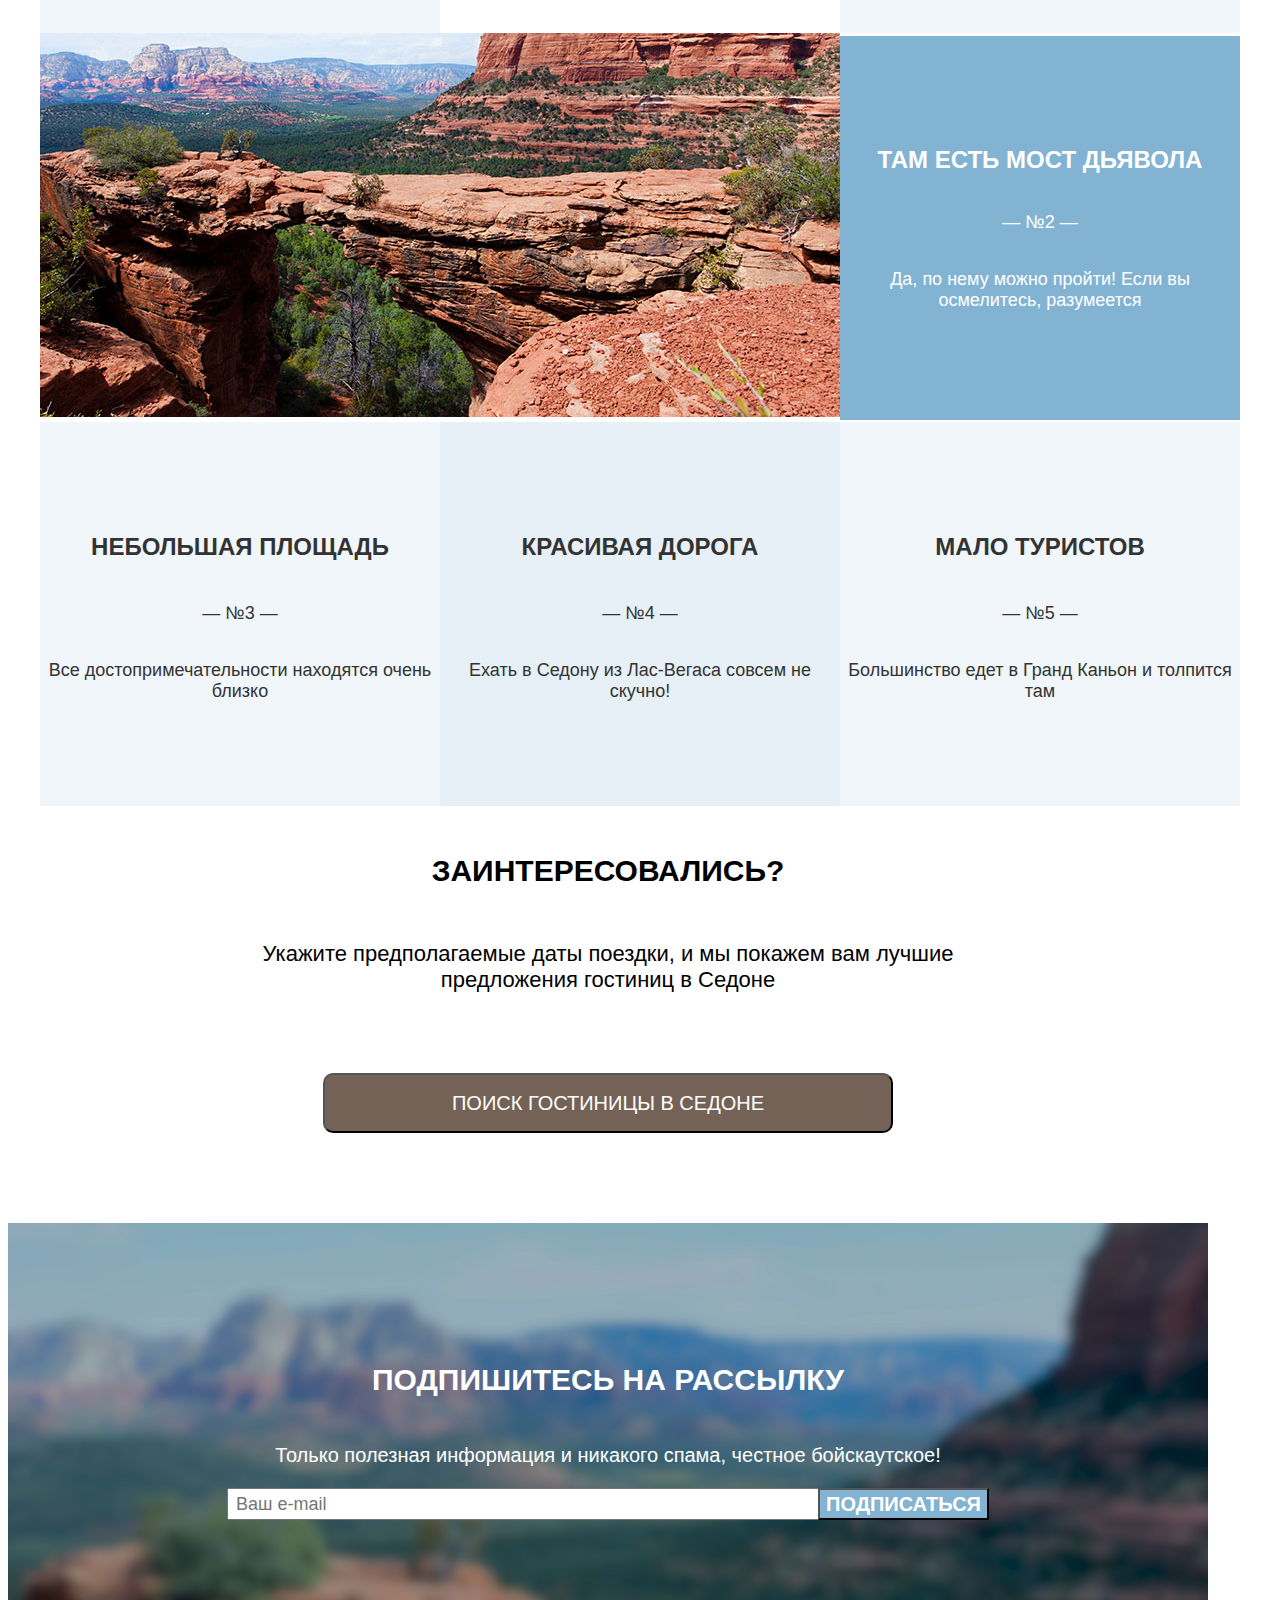
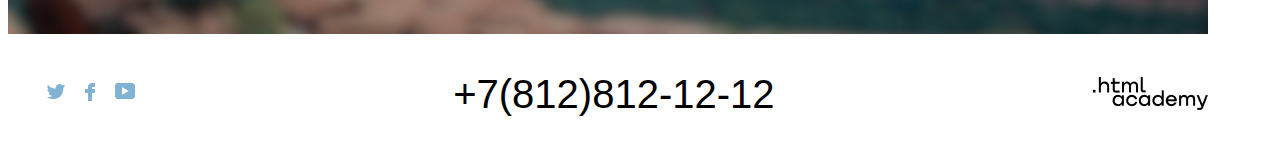
==== commit 1f9bb3be: "kol" ====
--- a/index.html
+++ b/index.html
@@ -10,7 +10,7 @@
 </head>
 
 <body>
-  <header class="page-header">
+  <header class="page-header conteiner2">
     <nav class="navigation">
       <ul class="navigation-list">
         <li><a class="navigation-item" href="#">Главная</a></li>
@@ -21,9 +21,9 @@
     <div>
       <img class="header-logo" src="images/sedona.png" alt="логотип" width="138" height="70">
     </div>
-    <div>
-      <button><img src="images/search.png" alt="поиск" width="18" height="18.1"></button>
-      <button><img src="images/variant=heart.png" alt="лайк" width="18" height="18.1"></button>
+    <div class="elemet-style">
+      <button class="element-style1"><img src="images/search.png" alt="поиск" width="18" height="18.1"></button>
+      <button class="element-style2"><img src="images/variant=heart.png" alt="лайк" width="18" height="18.1"></button>
       <button class="button-want">Хочу сюда</button>
     </div>
   </header>
@@ -32,7 +32,6 @@
       <img src="images/welcome.png" alt="Добро пожаловать в Седону" width="458" height="352">
       <img class="main-logo-kris" src="images/main-logo-kris.png" alt="" width="1200" height="87">
     </div>
-    <img class="main-logo-kris" src="images/main-logo-kris.png" alt="" width="1200" height="87">
     <section class="list">
       <div class="first-cards">
         <h1 class="visually-hidden">Седона</h1>
--- a/styles/style.css
+++ b/styles/style.css
@@ -41,13 +41,24 @@
   overflow: hidden;
 }
 
+.conteiner {
+  max-width: 1057px;
+  padding: 0px 15px;
+  margin: 0px auto;
+}
+
+.conteiner2 {
+  max-width: 1200px;
+  padding: 0px 15px;
+  margin: 0px auto;
+}
+
 body {
   font-family: "PT Sans Regular", sans-serif;
   font-size: 18px;
   line-height: 21px;
   color: #000000;
   background-color: #ffffff;
-  width: 1200px;
 }
 
 .page-header {
@@ -90,22 +101,37 @@
   align-items: center;
 }
 
+.element-style {
+  display: flex;
+  gap: 20px;
+}
+.element-style1 {
+  border: none;
+  background-color: transparent;
+  padding: 0px;
+}
+.element-style2 {
+  border: none;
+  background-color: transparent;
+  padding: 0px;
+}
+
 .button-want {
   font-size: 16px;
   line-height: 20.7px;
+  font-weight: bold;
   text-transform: uppercase;
   color: #ffffff;
   background-color: #756257;
-  border: 4px;
-  width: 160px;
-  height: 37px;
+  border-radius: 4px;
+  padding: 9px 34px;
 }
 
 .main-logo {
   color: #000000;
   background-color: #ffffff;
   background-image: url(/images/index-background.png);
-  background-size: 100% auto;
+  background-size: 100%;
   background-repeat: no-repeat;
   padding: 51px 372px 81px 372px;
   position: relative;
@@ -288,11 +314,6 @@
   margin: 73px;
 }
 
-.conteiner {
-  max-width: 1057px;
-  padding: 0px 15px;
-  margin: 0px auto;
-}
 .search {
   color: #ffffff;
   background-color: #000000;
